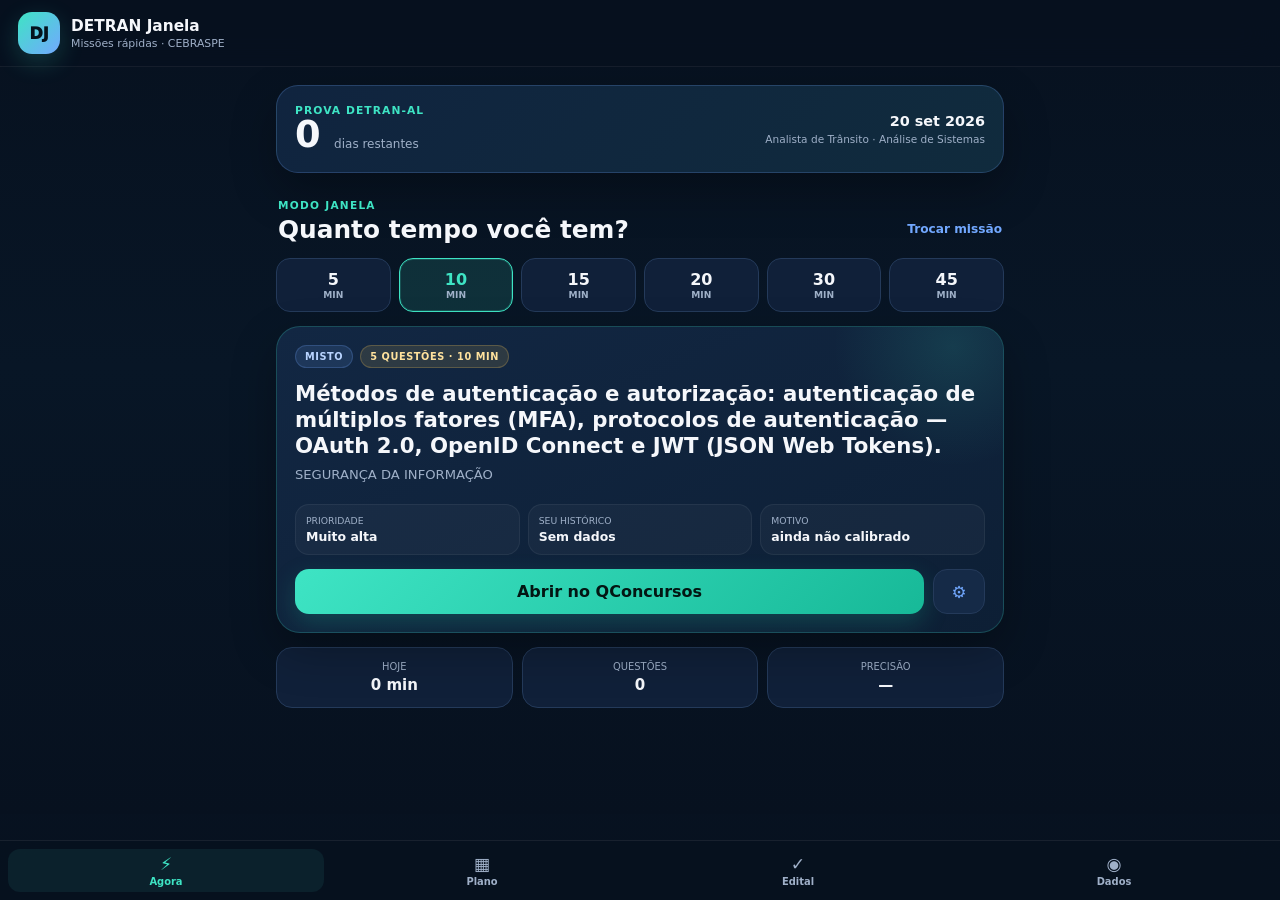
==== index.html @ 75120b34 "Publica primeira versão do DETRAN Janela Mobile" ====
<!doctype html>
<html lang="pt-BR">
<head>
  <meta charset="utf-8">
  <meta name="viewport" content="width=device-width,initial-scale=1,viewport-fit=cover">
  <meta name="theme-color" content="#07111f">
  <meta name="apple-mobile-web-app-capable" content="yes">
  <meta name="apple-mobile-web-app-status-bar-style" content="black-translucent">
  <meta name="apple-mobile-web-app-title" content="DETRAN Janela">
  <title>DETRAN Janela</title>
  <link rel="manifest" href="manifest.webmanifest">
  <link rel="icon" href="assets/icon-192.png">
  <link rel="apple-touch-icon" href="assets/icon-192.png">
  <link rel="stylesheet" href="assets/app.css">
</head>
<body>
  <div id="app-shell">
    <header class="topbar">
      <div class="brand">
        <div class="brand-mark">DJ</div>
        <div>
          <strong>DETRAN Janela</strong>
          <span>Missões rápidas · CEBRASPE</span>
        </div>
      </div>
      <button id="install-btn" class="icon-btn hidden" aria-label="Instalar aplicativo" title="Instalar aplicativo">⇩</button>
    </header>

    <main>
      <section id="screen-now" class="screen active" data-screen="now">
        <div class="countdown-card">
          <div>
            <span>PROVA DETRAN-AL</span>
            <strong id="days-left">—</strong>
            <small>dias restantes</small>
          </div>
          <div class="countdown-meta">
            <b>20 set 2026</b>
            <span>Analista de Trânsito · Análise de Sistemas</span>
          </div>
        </div>

        <div class="section-heading">
          <div>
            <span class="eyebrow">MODO JANELA</span>
            <h1>Quanto tempo você tem?</h1>
          </div>
          <button id="refresh-mission" class="text-btn">Trocar missão</button>
        </div>

        <div id="time-options" class="time-grid" aria-label="Tempo disponível">
          <button data-minutes="5">5<small>min</small></button>
          <button data-minutes="10" class="selected">10<small>min</small></button>
          <button data-minutes="15">15<small>min</small></button>
          <button data-minutes="20">20<small>min</small></button>
          <button data-minutes="30">30<small>min</small></button>
          <button data-minutes="45">45<small>min</small></button>
        </div>

        <article id="mission-card" class="mission-card" aria-live="polite">
          <div class="mission-loading">Preparando a melhor missão...</div>
        </article>

        <div id="pending-session" class="pending-card hidden">
          <div>
            <strong>Você abriu uma missão no QConcursos</strong>
            <span>Registre o resultado para atualizar o próximo foco.</span>
          </div>
          <button id="finish-pending" class="btn secondary">Registrar</button>
        </div>

        <section class="quick-summary">
          <div><span>Hoje</span><strong id="today-minutes">0 min</strong></div>
          <div><span>Questões</span><strong id="today-questions">0</strong></div>
          <div><span>Precisão</span><strong id="overall-accuracy">—</strong></div>
        </section>
      </section>

      <section id="screen-plan" class="screen" data-screen="plan">
        <div class="page-title">
          <span class="eyebrow">ROTA DO DIA</span>
          <h1>Plano matador móvel</h1>
          <p>O plano usa peso do edital, revisões vencidas e seu desempenho registrado no celular.</p>
        </div>
        <div class="plan-controls">
          <label>Tempo disponível hoje
            <select id="daily-budget">
              <option value="20">20 minutos</option>
              <option value="30">30 minutos</option>
              <option value="45">45 minutos</option>
              <option value="60" selected>60 minutos</option>
              <option value="90">90 minutos</option>
              <option value="120">120 minutos</option>
            </select>
          </label>
          <button id="rebuild-plan" class="btn secondary">Recalcular</button>
        </div>
        <div id="daily-plan" class="plan-list"></div>
      </section>

      <section id="screen-syllabus" class="screen" data-screen="syllabus">
        <div class="page-title">
          <span class="eyebrow">EDITAL INTELIGENTE</span>
          <h1>Conteúdo programático</h1>
          <p>Atualidades fica separada e não entra nas missões objetivas.</p>
        </div>
        <div class="search-box">
          <input id="syllabus-search" type="search" placeholder="Buscar disciplina, assunto ou subassunto...">
        </div>
        <div class="filter-row">
          <button class="filter-chip active" data-filter="all">Todos</button>
          <button class="filter-chip" data-filter="priority">Alta prioridade</button>
          <button class="filter-chip" data-filter="weak">Fraquezas</button>
          <button class="filter-chip" data-filter="review">Revisões</button>
        </div>
        <div id="syllabus-list" class="syllabus-list"></div>
      </section>

      <section id="screen-data" class="screen" data-screen="data">
        <div class="page-title">
          <span class="eyebrow">CONTROLE LOCAL</span>
          <h1>Dados e configuração</h1>
          <p>Nenhuma credencial do QConcursos é armazenada.</p>
        </div>

        <div id="stats-panel" class="stats-grid"></div>

        <div class="settings-card">
          <h2>Preferências</h2>
          <label>Modo padrão
            <select id="default-mode">
              <option value="auto">Automático inteligente</option>
              <option value="new">Conteúdo novo</option>
              <option value="review">Revisão e erros</option>
              <option value="mixed">Misto</option>
            </select>
          </label>
          <label class="toggle-line"><input id="comments-only" type="checkbox" checked><span>Priorizar questões com comentários</span></label>
          <label class="toggle-line"><input id="exclude-resolved" type="checkbox"><span>Preferir não resolvidas no QConcursos</span></label>
          <label>Meta diária no celular
            <select id="daily-goal">
              <option value="15">15 min</option>
              <option value="30" selected>30 min</option>
              <option value="45">45 min</option>
              <option value="60">60 min</option>
            </select>
          </label>
          <button id="save-settings" class="btn primary full">Salvar preferências</button>
        </div>

        <div class="settings-card">
          <h2>Filtros do QConcursos</h2>
          <p class="muted">O aplicativo já abre uma busca com CEBRASPE, Certo/Errado e exclusão de anuladas/desatualizadas. Para precisão máxima, cole depois o endereço de um filtro salvo do QC em cada assunto.</p>
          <button id="manage-routes" class="btn secondary full">Gerenciar filtros salvos</button>
        </div>

        <div class="settings-card">
          <h2>Backup e futura integração</h2>
          <p class="muted">O arquivo exportado poderá ser importado no sistema do computador quando fizermos a integração.</p>
          <div class="button-pair">
            <button id="export-data" class="btn secondary">Exportar JSON</button>
            <label class="btn secondary file-label">Importar JSON<input id="import-data" type="file" accept="application/json"></label>
          </div>
          <button id="reset-data" class="danger-link">Apagar dados deste celular</button>
        </div>
      </section>
    </main>

    <nav class="bottom-nav" aria-label="Navegação principal">
      <button class="active" data-target="now"><span>⚡</span>Agora</button>
      <button data-target="plan"><span>▦</span>Plano</button>
      <button data-target="syllabus"><span>✓</span>Edital</button>
      <button data-target="data"><span>◉</span>Dados</button>
    </nav>
  </div>

  <div id="modal" class="modal hidden" role="dialog" aria-modal="true">
    <div class="modal-backdrop" data-close-modal></div>
    <div class="modal-sheet">
      <div class="modal-handle"></div>
      <div id="modal-content"></div>
    </div>
  </div>

  <div id="toast" class="toast hidden"></div>

  <script src="data/edital.js"></script>
  <script src="assets/app.js"></script>
</body>
</html>
---- assets/app.css ----
:root{
  --bg:#07111f;--bg2:#0b1728;--surface:#102039;--surface2:#152a47;--line:#243a5a;
  --text:#f5f7fb;--muted:#9fb0c8;--primary:#3ee4c4;--primary2:#17b998;--accent:#72a8ff;
  --warn:#ffc857;--danger:#ff6b7a;--good:#43d786;--shadow:0 18px 45px rgba(0,0,0,.28);
  font-family:Inter,ui-sans-serif,system-ui,-apple-system,"Segoe UI",sans-serif;color-scheme:dark;
}
*{box-sizing:border-box}html,body{margin:0;min-height:100%;background:linear-gradient(180deg,var(--bg),#081626 45%,#07111f);color:var(--text)}
body{padding-bottom:calc(78px + env(safe-area-inset-bottom));-webkit-tap-highlight-color:transparent}button,input,select{font:inherit}button{cursor:pointer}
.hidden{display:none!important}.topbar{position:sticky;top:0;z-index:20;display:flex;align-items:center;justify-content:space-between;padding:calc(12px + env(safe-area-inset-top)) 18px 12px;background:rgba(7,17,31,.88);backdrop-filter:blur(18px);border-bottom:1px solid rgba(255,255,255,.06)}
.brand{display:flex;align-items:center;gap:11px}.brand-mark{width:42px;height:42px;border-radius:14px;display:grid;place-items:center;background:linear-gradient(135deg,var(--primary),var(--accent));color:#04121d;font-weight:950;box-shadow:0 8px 24px rgba(62,228,196,.2)}
.brand strong{display:block;font-size:.96rem}.brand span{display:block;margin-top:2px;color:var(--muted);font-size:.68rem}.icon-btn{width:40px;height:40px;border-radius:13px;border:1px solid var(--line);background:var(--surface);color:var(--text);font-size:1.25rem}
main{width:min(760px,100%);margin:auto}.screen{display:none;padding:18px 16px 28px}.screen.active{display:block}.countdown-card{display:flex;justify-content:space-between;gap:16px;padding:18px;border-radius:22px;background:linear-gradient(135deg,#10243f,#102b3d);border:1px solid rgba(114,168,255,.22);box-shadow:var(--shadow)}
.countdown-card>div:first-child{display:grid;grid-template-columns:auto auto;column-gap:8px;align-items:end}.countdown-card span{grid-column:1/-1;color:var(--primary);font-size:.67rem;font-weight:900;letter-spacing:.1em}.countdown-card strong{font-size:2.3rem;line-height:1}.countdown-card small{color:var(--muted);font-size:.75rem;padding-bottom:3px}.countdown-meta{text-align:right;display:flex;flex-direction:column;justify-content:center}.countdown-meta b{font-size:.9rem}.countdown-meta span{margin-top:4px;color:var(--muted);font-size:.66rem;letter-spacing:0;font-weight:500}
.section-heading,.page-title{margin:26px 2px 14px}.section-heading{display:flex;justify-content:space-between;align-items:end;gap:12px}.eyebrow{display:block;color:var(--primary);font-size:.66rem;font-weight:900;letter-spacing:.12em}.section-heading h1,.page-title h1{margin:5px 0 0;font-size:1.55rem;line-height:1.15}.page-title p{margin:8px 0 0;color:var(--muted);font-size:.86rem;line-height:1.5}.text-btn{border:0;background:transparent;color:var(--accent);font-size:.76rem;font-weight:800;padding:8px 0}
.time-grid{display:grid;grid-template-columns:repeat(6,1fr);gap:8px;margin-bottom:14px}.time-grid button{min-width:0;padding:11px 4px;border-radius:14px;border:1px solid var(--line);background:var(--surface);color:var(--text);font-weight:900}.time-grid button small{display:block;margin-top:1px;color:var(--muted);font-size:.57rem;text-transform:uppercase}.time-grid button.selected{border-color:var(--primary);background:rgba(62,228,196,.13);color:var(--primary);box-shadow:inset 0 0 0 1px rgba(62,228,196,.2)}
.mission-card{position:relative;overflow:hidden;border-radius:24px;background:linear-gradient(155deg,#122743,#0d1f35);border:1px solid rgba(62,228,196,.22);box-shadow:var(--shadow)}.mission-card:before{content:"";position:absolute;right:-80px;top:-110px;width:260px;height:260px;border-radius:50%;background:radial-gradient(circle,rgba(62,228,196,.13),transparent 65%)}.mission-loading{padding:38px 20px;color:var(--muted);text-align:center}.mission-head{position:relative;padding:18px 18px 10px}.mission-badges{display:flex;gap:7px;flex-wrap:wrap}.badge{display:inline-flex;padding:5px 9px;border-radius:999px;font-size:.61rem;font-weight:900;letter-spacing:.06em;text-transform:uppercase;background:rgba(114,168,255,.13);color:#b9d4ff;border:1px solid rgba(114,168,255,.22)}.badge.priority{background:rgba(255,200,87,.12);color:#ffe29d;border-color:rgba(255,200,87,.22)}.mission-head h2{margin:13px 0 6px;font-size:1.33rem;line-height:1.22}.mission-head p{margin:0;color:var(--muted);font-size:.82rem;line-height:1.45}.mission-reason{display:grid;grid-template-columns:repeat(3,1fr);gap:8px;padding:10px 18px 14px}.mission-reason div{padding:10px;border-radius:14px;background:rgba(255,255,255,.035);border:1px solid rgba(255,255,255,.055)}.mission-reason span{display:block;color:var(--muted);font-size:.58rem;text-transform:uppercase}.mission-reason strong{display:block;margin-top:3px;font-size:.78rem}.mission-actions{display:grid;grid-template-columns:1fr auto;gap:9px;padding:0 18px 18px}.btn{border:0;border-radius:14px;padding:13px 15px;font-weight:850;color:var(--text)}.btn.primary{background:linear-gradient(135deg,var(--primary),var(--primary2));color:#031613;box-shadow:0 9px 24px rgba(23,185,152,.24)}.btn.secondary{background:var(--surface2);border:1px solid var(--line)}.btn.full{width:100%}.btn.small{padding:9px 11px;font-size:.74rem}.mission-link-btn{min-width:52px;background:var(--surface2);border:1px solid var(--line);border-radius:14px;color:var(--accent);font-size:1.05rem}.pending-card{display:flex;align-items:center;justify-content:space-between;gap:10px;margin-top:14px;padding:14px;border-radius:17px;background:rgba(255,200,87,.08);border:1px solid rgba(255,200,87,.22)}.pending-card strong{display:block;font-size:.82rem}.pending-card span{display:block;margin-top:3px;color:var(--muted);font-size:.68rem}.pending-card .btn{padding:9px 12px;font-size:.72rem}
.quick-summary{display:grid;grid-template-columns:repeat(3,1fr);gap:9px;margin-top:14px}.quick-summary div{padding:13px;border-radius:16px;background:var(--surface);border:1px solid var(--line);text-align:center}.quick-summary span{display:block;color:var(--muted);font-size:.62rem;text-transform:uppercase}.quick-summary strong{display:block;margin-top:4px;font-size:.94rem}
.plan-controls{display:flex;align-items:end;gap:10px;padding:14px;border-radius:18px;background:var(--surface);border:1px solid var(--line);margin-bottom:14px}.plan-controls label{flex:1;color:var(--muted);font-size:.72rem}.plan-controls select,.settings-card select{width:100%;margin-top:6px;padding:12px;border-radius:12px;border:1px solid var(--line);background:var(--bg2);color:var(--text)}.plan-list{display:flex;flex-direction:column;gap:10px}.plan-item{display:grid;grid-template-columns:44px 1fr auto;gap:12px;align-items:center;padding:14px;border-radius:17px;background:var(--surface);border:1px solid var(--line)}.plan-order{width:42px;height:42px;border-radius:14px;display:grid;place-items:center;background:rgba(62,228,196,.12);color:var(--primary);font-weight:950}.plan-item h3{margin:0;font-size:.9rem}.plan-item p{margin:4px 0 0;color:var(--muted);font-size:.7rem;line-height:1.4}.plan-item button{border:0;background:transparent;color:var(--accent);font-weight:850;font-size:.72rem}
.search-box input{width:100%;padding:14px 15px;border-radius:15px;border:1px solid var(--line);background:var(--surface);color:var(--text);outline:none}.search-box input:focus{border-color:var(--primary)}.filter-row{display:flex;gap:7px;overflow:auto;padding:12px 0 10px}.filter-chip{white-space:nowrap;border:1px solid var(--line);background:var(--surface);color:var(--muted);padding:8px 11px;border-radius:999px;font-size:.7rem;font-weight:800}.filter-chip.active{color:var(--primary);border-color:var(--primary);background:rgba(62,228,196,.09)}.syllabus-list{display:flex;flex-direction:column;gap:10px}.syllabus-block{border:1px solid var(--line);border-radius:18px;background:var(--surface);overflow:hidden}.syllabus-block summary{list-style:none;padding:14px 15px;display:flex;justify-content:space-between;gap:10px;align-items:center;cursor:pointer}.syllabus-block summary::-webkit-details-marker{display:none}.syllabus-block summary strong{font-size:.82rem}.syllabus-block summary span{font-size:.65rem;color:var(--muted)}.syllabus-items{border-top:1px solid var(--line);padding:7px}.syllabus-topic{display:flex;justify-content:space-between;gap:10px;padding:10px;border-radius:12px}.syllabus-topic:hover{background:rgba(255,255,255,.035)}.syllabus-topic div{min-width:0}.syllabus-topic strong{display:block;font-size:.74rem;line-height:1.35}.syllabus-topic span{display:block;margin-top:4px;color:var(--muted);font-size:.62rem}.syllabus-topic button{flex:0 0 auto;border:1px solid var(--line);background:var(--surface2);color:var(--accent);border-radius:10px;padding:8px;font-size:.65rem}.priority-dots{display:inline-flex;gap:2px!important}.priority-dots i{width:5px;height:5px;border-radius:50%;background:var(--line)}.priority-dots i.on{background:var(--warn)}
.stats-grid{display:grid;grid-template-columns:repeat(2,1fr);gap:10px;margin-bottom:14px}.stat-card{padding:16px;border-radius:18px;background:var(--surface);border:1px solid var(--line)}.stat-card span{display:block;color:var(--muted);font-size:.67rem}.stat-card strong{display:block;margin-top:6px;font-size:1.35rem}.settings-card{margin-bottom:14px;padding:16px;border-radius:20px;background:var(--surface);border:1px solid var(--line)}.settings-card h2{margin:0 0 12px;font-size:1rem}.settings-card>label{display:block;margin-bottom:14px;color:var(--muted);font-size:.74rem}.toggle-line{display:flex!important;align-items:center;gap:10px}.toggle-line input{width:20px;height:20px;accent-color:var(--primary)}.muted{color:var(--muted);font-size:.78rem;line-height:1.55}.button-pair{display:grid;grid-template-columns:1fr 1fr;gap:9px}.file-label{text-align:center}.file-label input{display:none}.danger-link{display:block;margin:15px auto 0;border:0;background:transparent;color:var(--danger);font-size:.73rem}
.bottom-nav{position:fixed;z-index:30;left:0;right:0;bottom:0;display:grid;grid-template-columns:repeat(4,1fr);padding:8px 8px calc(8px + env(safe-area-inset-bottom));background:rgba(7,17,31,.94);backdrop-filter:blur(20px);border-top:1px solid rgba(255,255,255,.07)}.bottom-nav button{border:0;background:transparent;color:var(--muted);padding:5px;border-radius:12px;font-size:.62rem;font-weight:750}.bottom-nav button span{display:block;margin-bottom:2px;font-size:1.08rem}.bottom-nav button.active{color:var(--primary);background:rgba(62,228,196,.08)}
.modal{position:fixed;inset:0;z-index:100;display:flex;align-items:flex-end}.modal-backdrop{position:absolute;inset:0;background:rgba(0,0,0,.65);backdrop-filter:blur(6px)}.modal-sheet{position:relative;width:100%;max-height:88vh;overflow:auto;padding:8px 16px calc(22px + env(safe-area-inset-bottom));border-radius:24px 24px 0 0;background:var(--bg2);border-top:1px solid var(--line);box-shadow:0 -20px 60px rgba(0,0,0,.4)}.modal-handle{width:42px;height:4px;border-radius:5px;background:#39516f;margin:3px auto 15px}.modal-title{margin:0 0 6px;font-size:1.2rem}.modal-subtitle{margin:0 0 16px;color:var(--muted);font-size:.78rem;line-height:1.5}.form-grid{display:grid;grid-template-columns:repeat(3,1fr);gap:9px}.form-field{display:block;color:var(--muted);font-size:.68rem}.form-field input,.form-field select,.route-editor input{width:100%;margin-top:6px;padding:12px;border-radius:12px;border:1px solid var(--line);background:var(--surface);color:var(--text)}.confidence-grid{display:grid;grid-template-columns:repeat(2,1fr);gap:8px;margin:12px 0}.confidence-grid button{padding:10px;border-radius:12px;border:1px solid var(--line);background:var(--surface);color:var(--muted);font-size:.7rem;font-weight:800}.confidence-grid button.selected{border-color:var(--primary);color:var(--primary);background:rgba(62,228,196,.09)}.modal-actions{display:grid;grid-template-columns:1fr 2fr;gap:9px;margin-top:14px}.route-list{display:flex;flex-direction:column;gap:9px}.route-row{padding:12px;border-radius:14px;background:var(--surface);border:1px solid var(--line)}.route-row strong{display:block;font-size:.78rem}.route-row span{display:block;margin-top:3px;color:var(--muted);font-size:.65rem}.route-row button{margin-top:8px}.route-editor{margin-top:12px}.toast{position:fixed;z-index:200;left:50%;bottom:calc(86px + env(safe-area-inset-bottom));transform:translateX(-50%);width:calc(100% - 32px);max-width:500px;padding:12px 14px;border-radius:14px;background:#1a3150;border:1px solid var(--line);box-shadow:var(--shadow);font-size:.75rem;text-align:center}
@media(max-width:520px){.time-grid{grid-template-columns:repeat(3,1fr)}.mission-reason{grid-template-columns:1fr}.mission-actions{grid-template-columns:1fr 52px}.countdown-card{flex-direction:column}.countdown-meta{text-align:left}.plan-controls{align-items:stretch;flex-direction:column}.plan-controls .btn{width:100%}.form-grid{grid-template-columns:repeat(2,1fr)}}
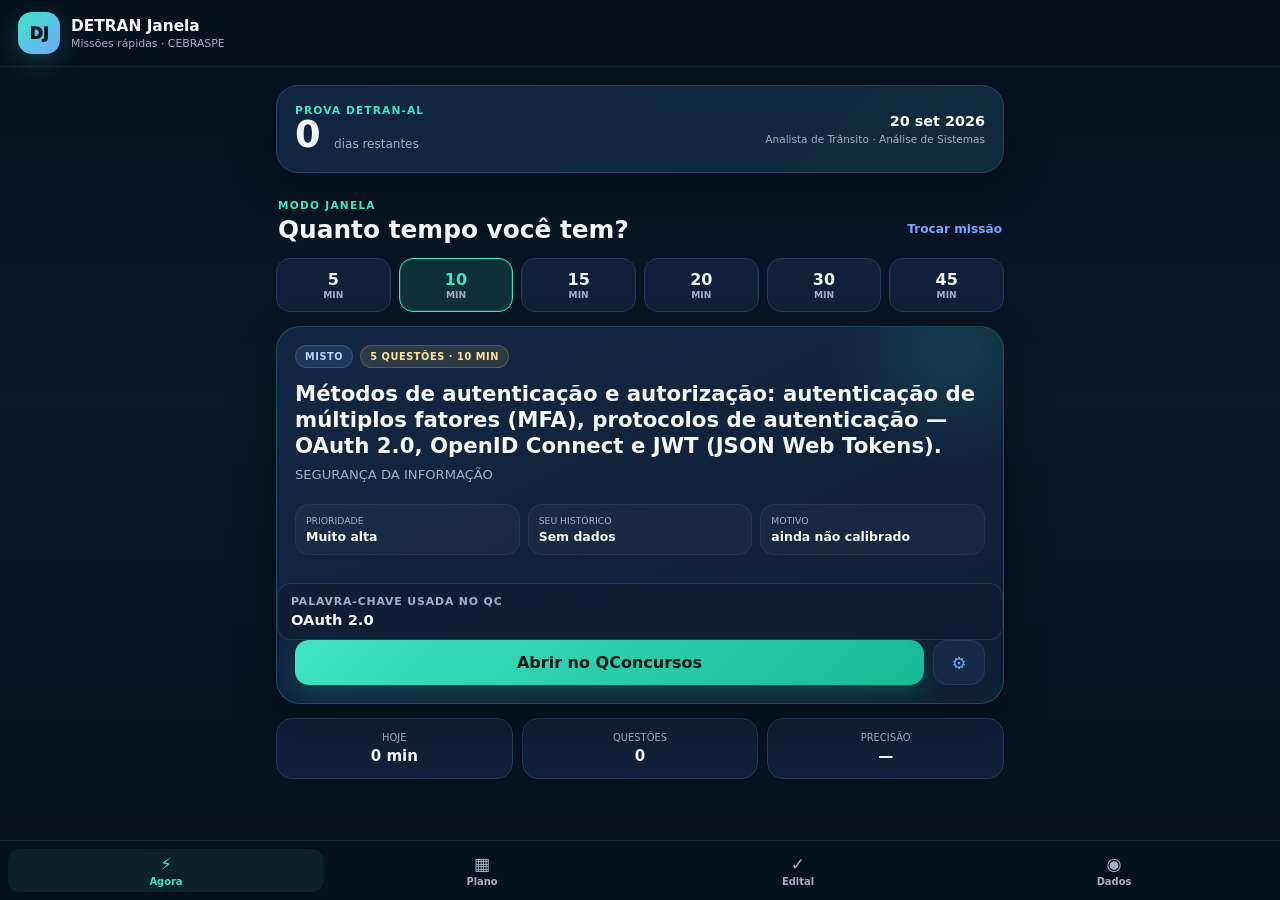
==== commit d61f1efc: "Edição do filtro de pesquisa" ====
--- a/index.html
+++ b/index.html
@@ -184,7 +184,7 @@
 
   <div id="toast" class="toast hidden"></div>
 
-  <script src="data/edital.js"></script>
-  <script src="assets/app.js"></script>
+  <script src="data/edital.js?v=0.1.2"></script>
+  <script src="assets/app.js?v=0.1.2"></script>
 </body>
 </html>
--- a/assets/app.css
+++ b/assets/app.css
@@ -21,3 +21,6 @@
 .bottom-nav{position:fixed;z-index:30;left:0;right:0;bottom:0;display:grid;grid-template-columns:repeat(4,1fr);padding:8px 8px calc(8px + env(safe-area-inset-bottom));background:rgba(7,17,31,.94);backdrop-filter:blur(20px);border-top:1px solid rgba(255,255,255,.07)}.bottom-nav button{border:0;background:transparent;color:var(--muted);padding:5px;border-radius:12px;font-size:.62rem;font-weight:750}.bottom-nav button span{display:block;margin-bottom:2px;font-size:1.08rem}.bottom-nav button.active{color:var(--primary);background:rgba(62,228,196,.08)}
 .modal{position:fixed;inset:0;z-index:100;display:flex;align-items:flex-end}.modal-backdrop{position:absolute;inset:0;background:rgba(0,0,0,.65);backdrop-filter:blur(6px)}.modal-sheet{position:relative;width:100%;max-height:88vh;overflow:auto;padding:8px 16px calc(22px + env(safe-area-inset-bottom));border-radius:24px 24px 0 0;background:var(--bg2);border-top:1px solid var(--line);box-shadow:0 -20px 60px rgba(0,0,0,.4)}.modal-handle{width:42px;height:4px;border-radius:5px;background:#39516f;margin:3px auto 15px}.modal-title{margin:0 0 6px;font-size:1.2rem}.modal-subtitle{margin:0 0 16px;color:var(--muted);font-size:.78rem;line-height:1.5}.form-grid{display:grid;grid-template-columns:repeat(3,1fr);gap:9px}.form-field{display:block;color:var(--muted);font-size:.68rem}.form-field input,.form-field select,.route-editor input{width:100%;margin-top:6px;padding:12px;border-radius:12px;border:1px solid var(--line);background:var(--surface);color:var(--text)}.confidence-grid{display:grid;grid-template-columns:repeat(2,1fr);gap:8px;margin:12px 0}.confidence-grid button{padding:10px;border-radius:12px;border:1px solid var(--line);background:var(--surface);color:var(--muted);font-size:.7rem;font-weight:800}.confidence-grid button.selected{border-color:var(--primary);color:var(--primary);background:rgba(62,228,196,.09)}.modal-actions{display:grid;grid-template-columns:1fr 2fr;gap:9px;margin-top:14px}.route-list{display:flex;flex-direction:column;gap:9px}.route-row{padding:12px;border-radius:14px;background:var(--surface);border:1px solid var(--line)}.route-row strong{display:block;font-size:.78rem}.route-row span{display:block;margin-top:3px;color:var(--muted);font-size:.65rem}.route-row button{margin-top:8px}.route-editor{margin-top:12px}.toast{position:fixed;z-index:200;left:50%;bottom:calc(86px + env(safe-area-inset-bottom));transform:translateX(-50%);width:calc(100% - 32px);max-width:500px;padding:12px 14px;border-radius:14px;background:#1a3150;border:1px solid var(--line);box-shadow:var(--shadow);font-size:.75rem;text-align:center}
 @media(max-width:520px){.time-grid{grid-template-columns:repeat(3,1fr)}.mission-reason{grid-template-columns:1fr}.mission-actions{grid-template-columns:1fr 52px}.countdown-card{flex-direction:column}.countdown-meta{text-align:left}.plan-controls{align-items:stretch;flex-direction:column}.plan-controls .btn{width:100%}.form-grid{grid-template-columns:repeat(2,1fr)}}
+
+/* v0.1.2 — palavras-chave enxutas */
+.mission-keyword{margin:14px 0 0;padding:11px 13px;border:1px solid rgba(148,163,184,.18);border-radius:14px;background:rgba(15,23,42,.38);display:flex;flex-direction:column;gap:3px}.mission-keyword span{font-size:.68rem;text-transform:uppercase;letter-spacing:.08em;color:var(--muted);font-weight:800}.mission-keyword strong{font-size:.92rem;color:var(--text)}.route-help{display:block;margin-top:6px;color:var(--muted);line-height:1.45}
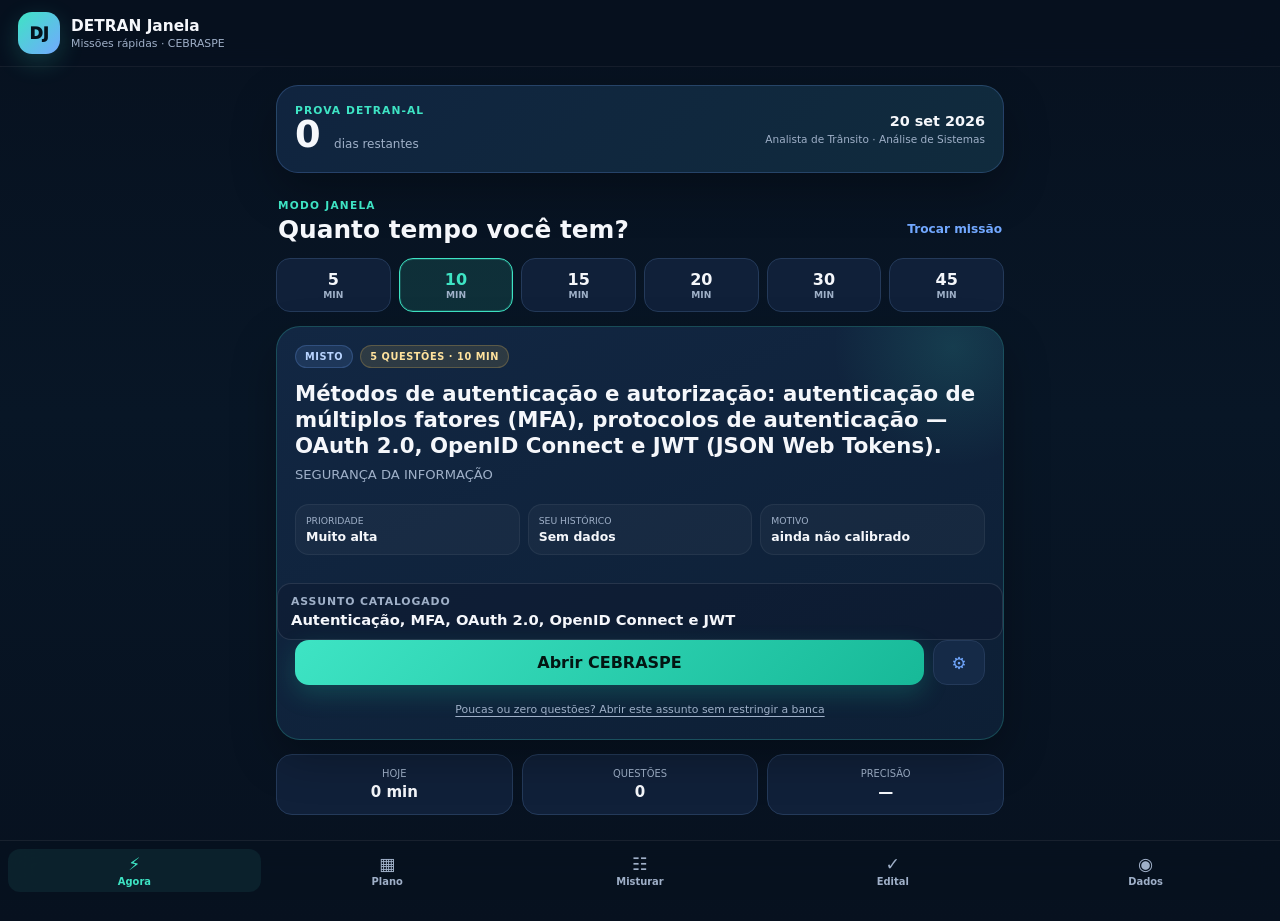
==== commit 2dde7b5f: "Melhora sistema de busca" ====
--- a/index.html
+++ b/index.html
@@ -98,6 +98,47 @@
         <div id="daily-plan" class="plan-list"></div>
       </section>
 
+      <section id="screen-mix" class="screen" data-screen="mix">
+        <div class="page-title">
+          <span class="eyebrow">SESSÃO PERSONALIZADA</span>
+          <h1>Misturar conteúdos</h1>
+          <p>Escolha várias disciplinas ou assuntos. O aplicativo monta uma fila equilibrada com filtros catalogados do QConcursos.</p>
+        </div>
+
+        <div id="mix-runner" class="mix-runner hidden"></div>
+
+        <div id="mix-builder">
+          <div class="mix-controls-card">
+            <label>Quantidade total
+              <select id="mix-question-count">
+                <option value="10">10 questões</option>
+                <option value="20" selected>20 questões</option>
+                <option value="30">30 questões</option>
+                <option value="40">40 questões</option>
+                <option value="60">60 questões</option>
+              </select>
+            </label>
+            <label>Distribuição
+              <select id="mix-strategy">
+                <option value="balanced" selected>Equilibrada entre os assuntos</option>
+                <option value="priority">Mais peso para conhecimentos específicos</option>
+              </select>
+            </label>
+          </div>
+
+          <div class="mix-selection-summary">
+            <div><span>Selecionados</span><strong id="mix-selected-count">0</strong></div>
+            <button id="mix-clear" class="text-btn">Limpar</button>
+          </div>
+
+          <div class="search-box">
+            <input id="mix-search" type="search" placeholder="Buscar COBIT, LGPD, crase, TCP/IP...">
+          </div>
+          <div id="mix-catalog" class="mix-catalog"></div>
+          <button id="start-mix" class="btn primary full mix-start" disabled>Montar sessão misturada</button>
+        </div>
+      </section>
+
       <section id="screen-syllabus" class="screen" data-screen="syllabus">
         <div class="page-title">
           <span class="eyebrow">EDITAL INTELIGENTE</span>
@@ -135,7 +176,7 @@
               <option value="mixed">Misto</option>
             </select>
           </label>
-          <label class="toggle-line"><input id="comments-only" type="checkbox" checked><span>Priorizar questões com comentários</span></label>
+          <label class="toggle-line"><input id="comments-only" type="checkbox"><span>Somente questões com comentários (pode reduzir resultados)</span></label>
           <label class="toggle-line"><input id="exclude-resolved" type="checkbox"><span>Preferir não resolvidas no QConcursos</span></label>
           <label>Meta diária no celular
             <select id="daily-goal">
@@ -149,9 +190,9 @@
         </div>
 
         <div class="settings-card">
-          <h2>Filtros do QConcursos</h2>
-          <p class="muted">O aplicativo já abre uma busca com CEBRASPE, Certo/Errado e exclusão de anuladas/desatualizadas. Para precisão máxima, cole depois o endereço de um filtro salvo do QC em cada assunto.</p>
-          <button id="manage-routes" class="btn secondary full">Gerenciar filtros salvos</button>
+          <h2>Catálogo QConcursos</h2>
+          <p class="muted">O aplicativo possui rotas catalogadas por assunto do edital. Filtros personalizados continuam disponíveis apenas como substituição opcional.</p>
+          <button id="manage-routes" class="btn secondary full">Gerenciar substituições manuais</button>
         </div>
 
         <div class="settings-card">
@@ -169,6 +210,7 @@
     <nav class="bottom-nav" aria-label="Navegação principal">
       <button class="active" data-target="now"><span>⚡</span>Agora</button>
       <button data-target="plan"><span>▦</span>Plano</button>
+      <button data-target="mix"><span>☷</span>Misturar</button>
       <button data-target="syllabus"><span>✓</span>Edital</button>
       <button data-target="data"><span>◉</span>Dados</button>
     </nav>
@@ -184,7 +226,8 @@
 
   <div id="toast" class="toast hidden"></div>
 
-  <script src="data/edital.js?v=0.1.2"></script>
-  <script src="assets/app.js?v=0.1.2"></script>
+  <script src="data/edital.js?v=0.2.0"></script>
+  <script src="data/qc-catalog.js?v=0.2.0"></script>
+  <script src="assets/app.js?v=0.2.0"></script>
 </body>
 </html>
--- a/assets/app.css
+++ b/assets/app.css
@@ -24,3 +24,32 @@
 
 /* v0.1.2 — palavras-chave enxutas */
 .mission-keyword{margin:14px 0 0;padding:11px 13px;border:1px solid rgba(148,163,184,.18);border-radius:14px;background:rgba(15,23,42,.38);display:flex;flex-direction:column;gap:3px}.mission-keyword span{font-size:.68rem;text-transform:uppercase;letter-spacing:.08em;color:var(--muted);font-weight:800}.mission-keyword strong{font-size:.92rem;color:var(--text)}.route-help{display:block;margin-top:6px;color:var(--muted);line-height:1.45}
+
+/* ===== v0.2.0 · catálogo QC e sessões misturadas ===== */
+.bottom-nav{grid-template-columns:repeat(5,1fr)}
+.catalog-route small{display:block;margin-top:5px;color:var(--muted);font-size:.68rem;line-height:1.4}
+.btn:disabled{opacity:.45;cursor:not-allowed;box-shadow:none!important}
+.mix-controls-card{display:grid;grid-template-columns:1fr 1fr;gap:10px;padding:14px;border-radius:18px;background:var(--surface);border:1px solid var(--line)}
+.mix-controls-card label{color:var(--muted);font-size:.7rem}
+.mix-controls-card select{width:100%;margin-top:6px;padding:12px;border-radius:12px;border:1px solid var(--line);background:var(--bg2);color:var(--text)}
+.mix-selection-summary{display:flex;align-items:center;justify-content:space-between;margin:12px 0;padding:12px 14px;border-radius:16px;background:rgba(62,228,196,.07);border:1px solid rgba(62,228,196,.18)}
+.mix-selection-summary div{display:flex;align-items:baseline;gap:8px}.mix-selection-summary span{color:var(--muted);font-size:.68rem;text-transform:uppercase}.mix-selection-summary strong{font-size:1.15rem;color:var(--primary)}
+.mix-catalog{display:flex;flex-direction:column;gap:10px;margin:12px 0 86px}
+.mix-block{border:1px solid var(--line);border-radius:18px;background:var(--surface);overflow:hidden}
+.mix-block summary{list-style:none;display:flex;align-items:center;justify-content:space-between;gap:12px;padding:14px 15px;cursor:pointer}
+.mix-block summary::-webkit-details-marker{display:none}.mix-block summary>div strong{display:block;font-size:.8rem}.mix-block summary>div span{display:block;margin-top:3px;color:var(--muted);font-size:.64rem}
+.mix-block-check{display:flex;align-items:center;gap:6px;color:var(--muted);font-size:.65rem}.mix-block-check input{width:18px;height:18px;accent-color:var(--primary)}
+.mix-topic-list{padding:7px;border-top:1px solid var(--line)}
+.mix-topic{display:flex;align-items:flex-start;gap:10px;padding:11px;border-radius:13px;cursor:pointer}
+.mix-topic:hover,.mix-topic.selected{background:rgba(62,228,196,.06)}.mix-topic input{flex:0 0 auto;width:19px;height:19px;margin-top:1px;accent-color:var(--primary)}
+.mix-topic div{min-width:0}.mix-topic strong{display:block;font-size:.76rem;line-height:1.35}.mix-topic span{display:block;margin-top:4px;color:var(--muted);font-size:.62rem;text-transform:uppercase;letter-spacing:.05em}
+.mix-start{position:sticky;z-index:10;bottom:calc(76px + env(safe-area-inset-bottom));margin-top:-70px}
+.mix-runner{display:flex;flex-direction:column;gap:12px}.mix-progress{display:flex;align-items:center;justify-content:space-between;padding:12px 14px;border-radius:15px;background:var(--surface);border:1px solid var(--line)}.mix-progress span{color:var(--muted);font-size:.72rem}.mix-progress strong{color:var(--primary)}
+.mix-current-card{padding:18px;border-radius:22px;background:linear-gradient(150deg,#122743,#0d1f35);border:1px solid rgba(62,228,196,.22);box-shadow:var(--shadow)}
+.mix-current-card h2{margin:12px 0 7px;font-size:1.3rem}.mix-current-card p{margin:0;color:var(--muted);font-size:.82rem;line-height:1.55}.mix-current-card p strong{color:var(--text)}
+.mix-route-status{display:inline-flex;margin-top:14px;padding:6px 9px;border-radius:999px;background:rgba(62,228,196,.1);border:1px solid rgba(62,228,196,.18);color:var(--primary);font-size:.64rem;font-weight:850;text-transform:uppercase}
+.mix-run-actions{display:grid;grid-template-columns:1fr 1fr;gap:9px;margin-top:15px}
+.mix-queue{display:flex;flex-direction:column;gap:8px}.mix-queue-item{display:grid;grid-template-columns:36px 1fr;gap:10px;align-items:center;padding:11px 12px;border-radius:14px;background:var(--surface);border:1px solid var(--line);opacity:.68}.mix-queue-item>span{width:34px;height:34px;border-radius:11px;display:grid;place-items:center;background:var(--surface2);font-size:.72rem;font-weight:900}.mix-queue-item strong{display:block;font-size:.74rem}.mix-queue-item small{display:block;margin-top:3px;color:var(--muted);font-size:.63rem}.mix-queue-item.active{opacity:1;border-color:rgba(62,228,196,.45)}.mix-queue-item.done{opacity:.8}.mix-queue-item.done>span{background:rgba(62,228,196,.14);color:var(--primary)}
+.mix-finish{padding:24px 18px;border-radius:22px;background:var(--surface);border:1px solid var(--line);text-align:center}.mix-finish h2{margin:8px 0 6px}.mix-finish p{color:var(--muted);margin:0 0 16px}
+@media(max-width:520px){.mix-controls-card,.mix-run-actions{grid-template-columns:1fr}.bottom-nav button{font-size:.56rem}.bottom-nav button span{font-size:1rem}}
+.mission-broad-link{display:block;width:calc(100% - 36px);margin:-7px 18px 16px;padding:7px 0;border:0;background:transparent;color:var(--muted);font-size:.68rem;text-align:center;text-decoration:underline;text-underline-offset:3px}.mix-current-card .mission-broad-link{width:100%;margin:10px 0 0;color:#a9bdd5}
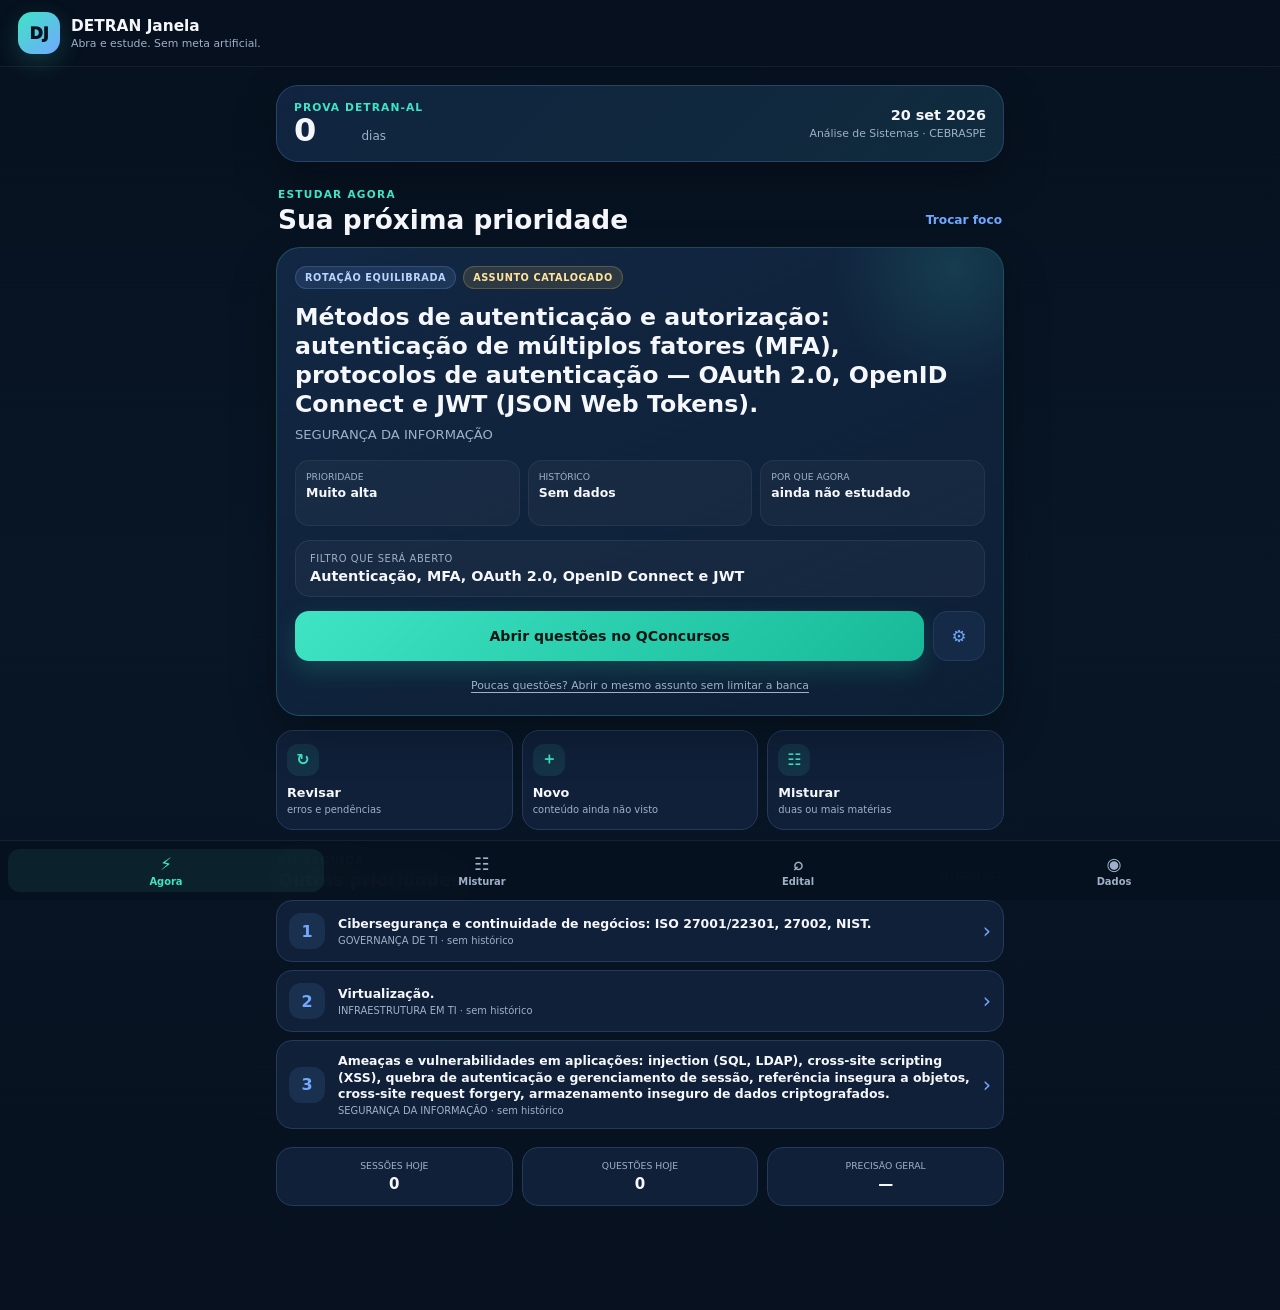
==== commit 26235a53: "Teste" ====
--- a/index.html
+++ b/index.html
@@ -11,7 +11,7 @@
   <link rel="manifest" href="manifest.webmanifest">
   <link rel="icon" href="assets/icon-192.png">
   <link rel="apple-touch-icon" href="assets/icon-192.png">
-  <link rel="stylesheet" href="assets/app.css">
+  <link rel="stylesheet" href="assets/app.css?v=0.3.0">
 </head>
 <body>
   <div id="app-shell">
@@ -20,7 +20,7 @@
         <div class="brand-mark">DJ</div>
         <div>
           <strong>DETRAN Janela</strong>
-          <span>Missões rápidas · CEBRASPE</span>
+          <span>Abra e estude. Sem meta artificial.</span>
         </div>
       </div>
       <button id="install-btn" class="icon-btn hidden" aria-label="Instalar aplicativo" title="Instalar aplicativo">⇩</button>
@@ -28,129 +28,73 @@
 
     <main>
       <section id="screen-now" class="screen active" data-screen="now">
-        <div class="countdown-card">
-          <div>
-            <span>PROVA DETRAN-AL</span>
-            <strong id="days-left">—</strong>
-            <small>dias restantes</small>
-          </div>
-          <div class="countdown-meta">
-            <b>20 set 2026</b>
-            <span>Analista de Trânsito · Análise de Sistemas</span>
-          </div>
+        <div class="countdown-card compact">
+          <div><span>PROVA DETRAN-AL</span><strong id="days-left">—</strong><small>dias</small></div>
+          <div class="countdown-meta"><b>20 set 2026</b><span>Análise de Sistemas · CEBRASPE</span></div>
         </div>
 
-        <div class="section-heading">
-          <div>
-            <span class="eyebrow">MODO JANELA</span>
-            <h1>Quanto tempo você tem?</h1>
-          </div>
-          <button id="refresh-mission" class="text-btn">Trocar missão</button>
-        </div>
-
-        <div id="time-options" class="time-grid" aria-label="Tempo disponível">
-          <button data-minutes="5">5<small>min</small></button>
-          <button data-minutes="10" class="selected">10<small>min</small></button>
-          <button data-minutes="15">15<small>min</small></button>
-          <button data-minutes="20">20<small>min</small></button>
-          <button data-minutes="30">30<small>min</small></button>
-          <button data-minutes="45">45<small>min</small></button>
+        <div class="section-heading practical-heading">
+          <div><span class="eyebrow">ESTUDAR AGORA</span><h1>Sua próxima prioridade</h1></div>
+          <button id="refresh-mission" class="text-btn">Trocar foco</button>
         </div>
 
         <article id="mission-card" class="mission-card" aria-live="polite">
-          <div class="mission-loading">Preparando a melhor missão...</div>
+          <div class="mission-loading">Calculando sua melhor prioridade...</div>
         </article>
 
         <div id="pending-session" class="pending-card hidden">
-          <div>
-            <strong>Você abriu uma missão no QConcursos</strong>
-            <span>Registre o resultado para atualizar o próximo foco.</span>
-          </div>
-          <button id="finish-pending" class="btn secondary">Registrar</button>
+          <div><strong>Janela em andamento</strong><span>Voltou do QConcursos? O registro é rápido e opcional.</span></div>
+          <button id="finish-pending" class="btn secondary">Finalizar</button>
         </div>
 
+        <div class="quick-actions" aria-label="Atalhos de estudo">
+          <button data-quick-mode="review"><span>↻</span><strong>Revisar</strong><small>erros e pendências</small></button>
+          <button data-quick-mode="new"><span>＋</span><strong>Novo</strong><small>conteúdo ainda não visto</small></button>
+          <button data-go-screen="mix"><span>☷</span><strong>Misturar</strong><small>duas ou mais matérias</small></button>
+        </div>
+
+        <section class="priority-queue-section">
+          <div class="subsection-head"><div><span class="eyebrow">EM SEGUIDA</span><h2>Outras prioridades</h2></div><button id="refresh-queue" class="text-btn">Atualizar</button></div>
+          <div id="priority-queue" class="priority-queue"></div>
+        </section>
+
         <section class="quick-summary">
-          <div><span>Hoje</span><strong id="today-minutes">0 min</strong></div>
-          <div><span>Questões</span><strong id="today-questions">0</strong></div>
-          <div><span>Precisão</span><strong id="overall-accuracy">—</strong></div>
+          <div><span>Sessões hoje</span><strong id="today-sessions">0</strong></div>
+          <div><span>Questões hoje</span><strong id="today-questions">0</strong></div>
+          <div><span>Precisão geral</span><strong id="overall-accuracy">—</strong></div>
         </section>
-      </section>
-
-      <section id="screen-plan" class="screen" data-screen="plan">
-        <div class="page-title">
-          <span class="eyebrow">ROTA DO DIA</span>
-          <h1>Plano matador móvel</h1>
-          <p>O plano usa peso do edital, revisões vencidas e seu desempenho registrado no celular.</p>
-        </div>
-        <div class="plan-controls">
-          <label>Tempo disponível hoje
-            <select id="daily-budget">
-              <option value="20">20 minutos</option>
-              <option value="30">30 minutos</option>
-              <option value="45">45 minutos</option>
-              <option value="60" selected>60 minutos</option>
-              <option value="90">90 minutos</option>
-              <option value="120">120 minutos</option>
-            </select>
-          </label>
-          <button id="rebuild-plan" class="btn secondary">Recalcular</button>
-        </div>
-        <div id="daily-plan" class="plan-list"></div>
       </section>
 
       <section id="screen-mix" class="screen" data-screen="mix">
         <div class="page-title">
-          <span class="eyebrow">SESSÃO PERSONALIZADA</span>
-          <h1>Misturar conteúdos</h1>
-          <p>Escolha várias disciplinas ou assuntos. O aplicativo monta uma fila equilibrada com filtros catalogados do QConcursos.</p>
+          <span class="eyebrow">ROTAÇÃO LIVRE</span>
+          <h1>Misture o que quiser</h1>
+          <p>Selecione disciplinas ou assuntos. Você alterna entre eles até sua janela de tempo acabar — sem quantidade e sem duração predefinidas.</p>
         </div>
 
         <div id="mix-runner" class="mix-runner hidden"></div>
 
         <div id="mix-builder">
-          <div class="mix-controls-card">
-            <label>Quantidade total
-              <select id="mix-question-count">
-                <option value="10">10 questões</option>
-                <option value="20" selected>20 questões</option>
-                <option value="30">30 questões</option>
-                <option value="40">40 questões</option>
-                <option value="60">60 questões</option>
-              </select>
-            </label>
-            <label>Distribuição
-              <select id="mix-strategy">
-                <option value="balanced" selected>Equilibrada entre os assuntos</option>
-                <option value="priority">Mais peso para conhecimentos específicos</option>
-              </select>
-            </label>
-          </div>
-
           <div class="mix-selection-summary">
             <div><span>Selecionados</span><strong id="mix-selected-count">0</strong></div>
             <button id="mix-clear" class="text-btn">Limpar</button>
           </div>
-
-          <div class="search-box">
-            <input id="mix-search" type="search" placeholder="Buscar COBIT, LGPD, crase, TCP/IP...">
-          </div>
+          <div class="search-box"><input id="mix-search" type="search" placeholder="Buscar COBIT, LGPD, crase, TCP/IP..."></div>
           <div id="mix-catalog" class="mix-catalog"></div>
-          <button id="start-mix" class="btn primary full mix-start" disabled>Montar sessão misturada</button>
+          <button id="start-mix" class="btn primary full mix-start" disabled>Iniciar rotação livre</button>
         </div>
       </section>
 
       <section id="screen-syllabus" class="screen" data-screen="syllabus">
         <div class="page-title">
           <span class="eyebrow">EDITAL INTELIGENTE</span>
-          <h1>Conteúdo programático</h1>
-          <p>Atualidades fica separada e não entra nas missões objetivas.</p>
+          <h1>Escolha diretamente</h1>
+          <p>Use esta tela quando quiser ignorar a recomendação automática e abrir um assunto específico.</p>
         </div>
-        <div class="search-box">
-          <input id="syllabus-search" type="search" placeholder="Buscar disciplina, assunto ou subassunto...">
-        </div>
+        <div class="search-box"><input id="syllabus-search" type="search" placeholder="Buscar disciplina, assunto ou subassunto..."></div>
         <div class="filter-row">
           <button class="filter-chip active" data-filter="all">Todos</button>
-          <button class="filter-chip" data-filter="priority">Alta prioridade</button>
+          <button class="filter-chip" data-filter="priority">Prioridade alta</button>
           <button class="filter-chip" data-filter="weak">Fraquezas</button>
           <button class="filter-chip" data-filter="review">Revisões</button>
         </div>
@@ -160,74 +104,63 @@
       <section id="screen-data" class="screen" data-screen="data">
         <div class="page-title">
           <span class="eyebrow">CONTROLE LOCAL</span>
-          <h1>Dados e configuração</h1>
+          <h1>Dados e preferências</h1>
           <p>Nenhuma credencial do QConcursos é armazenada.</p>
         </div>
 
         <div id="stats-panel" class="stats-grid"></div>
 
         <div class="settings-card">
-          <h2>Preferências</h2>
+          <h2>Como escolher a próxima missão</h2>
           <label>Modo padrão
             <select id="default-mode">
-              <option value="auto">Automático inteligente</option>
+              <option value="auto">Prioridade inteligente</option>
               <option value="new">Conteúdo novo</option>
               <option value="review">Revisão e erros</option>
-              <option value="mixed">Misto</option>
+              <option value="mixed">Rotação equilibrada</option>
             </select>
           </label>
-          <label class="toggle-line"><input id="comments-only" type="checkbox"><span>Somente questões com comentários (pode reduzir resultados)</span></label>
-          <label class="toggle-line"><input id="exclude-resolved" type="checkbox"><span>Preferir não resolvidas no QConcursos</span></label>
-          <label>Meta diária no celular
-            <select id="daily-goal">
-              <option value="15">15 min</option>
-              <option value="30" selected>30 min</option>
-              <option value="45">45 min</option>
-              <option value="60">60 min</option>
-            </select>
-          </label>
+          <label class="toggle-line"><input id="comments-only" type="checkbox"><span>Somente questões com comentários — pode reduzir resultados</span></label>
+          <label class="toggle-line"><input id="exclude-resolved" type="checkbox"><span>Preferir questões ainda não resolvidas</span></label>
           <button id="save-settings" class="btn primary full">Salvar preferências</button>
         </div>
 
         <div class="settings-card">
           <h2>Catálogo QConcursos</h2>
-          <p class="muted">O aplicativo possui rotas catalogadas por assunto do edital. Filtros personalizados continuam disponíveis apenas como substituição opcional.</p>
-          <button id="manage-routes" class="btn secondary full">Gerenciar substituições manuais</button>
+          <p class="muted">O catálogo automático continua sendo usado. Substituições manuais são opcionais apenas para rotas que você queira personalizar.</p>
+          <button id="manage-routes" class="btn secondary full">Gerenciar substituições</button>
         </div>
 
         <div class="settings-card">
-          <h2>Backup e futura integração</h2>
-          <p class="muted">O arquivo exportado poderá ser importado no sistema do computador quando fizermos a integração.</p>
+          <h2>Backup e integração futura</h2>
+          <p class="muted">O JSON exportado preserva sessões, desempenho, revisões e seleções do modo misto.</p>
           <div class="button-pair">
             <button id="export-data" class="btn secondary">Exportar JSON</button>
             <label class="btn secondary file-label">Importar JSON<input id="import-data" type="file" accept="application/json"></label>
           </div>
           <button id="reset-data" class="danger-link">Apagar dados deste celular</button>
         </div>
+
+        <div class="version-note">DETRAN Janela v0.3.0 · modo prático</div>
       </section>
     </main>
 
     <nav class="bottom-nav" aria-label="Navegação principal">
       <button class="active" data-target="now"><span>⚡</span>Agora</button>
-      <button data-target="plan"><span>▦</span>Plano</button>
       <button data-target="mix"><span>☷</span>Misturar</button>
-      <button data-target="syllabus"><span>✓</span>Edital</button>
+      <button data-target="syllabus"><span>⌕</span>Edital</button>
       <button data-target="data"><span>◉</span>Dados</button>
     </nav>
   </div>
 
   <div id="modal" class="modal hidden" role="dialog" aria-modal="true">
     <div class="modal-backdrop" data-close-modal></div>
-    <div class="modal-sheet">
-      <div class="modal-handle"></div>
-      <div id="modal-content"></div>
-    </div>
+    <div class="modal-sheet"><div class="modal-handle"></div><div id="modal-content"></div></div>
   </div>
-
   <div id="toast" class="toast hidden"></div>
 
-  <script src="data/edital.js?v=0.2.0"></script>
-  <script src="data/qc-catalog.js?v=0.2.0"></script>
-  <script src="assets/app.js?v=0.2.0"></script>
+  <script src="data/edital.js?v=0.3.0"></script>
+  <script src="data/qc-catalog.js?v=0.3.0"></script>
+  <script src="assets/app.js?v=0.3.0"></script>
 </body>
 </html>
--- a/assets/app.css
+++ b/assets/app.css
@@ -53,3 +53,35 @@
 .mix-finish{padding:24px 18px;border-radius:22px;background:var(--surface);border:1px solid var(--line);text-align:center}.mix-finish h2{margin:8px 0 6px}.mix-finish p{color:var(--muted);margin:0 0 16px}
 @media(max-width:520px){.mix-controls-card,.mix-run-actions{grid-template-columns:1fr}.bottom-nav button{font-size:.56rem}.bottom-nav button span{font-size:1rem}}
 .mission-broad-link{display:block;width:calc(100% - 36px);margin:-7px 18px 16px;padding:7px 0;border:0;background:transparent;color:var(--muted);font-size:.68rem;text-align:center;text-decoration:underline;text-underline-offset:3px}.mix-current-card .mission-broad-link{width:100%;margin:10px 0 0;color:#a9bdd5}
+
+/* ===== v0.3.0 · modo prático sem metas artificiais ===== */
+body{padding-bottom:calc(76px + env(safe-area-inset-bottom))}
+.bottom-nav{grid-template-columns:repeat(4,1fr)}
+.countdown-card.compact{padding:15px 17px}.countdown-card.compact strong{font-size:2rem}.countdown-card.compact .countdown-meta span{font-size:.68rem}
+.practical-heading{margin-bottom:12px}.practical-heading h1{font-size:1.65rem}
+.mission-head.practical{padding-bottom:12px}.mission-head.practical h2{font-size:1.48rem;margin-top:14px}
+.compact-reason{grid-template-columns:repeat(3,1fr);padding-top:4px}.compact-reason div{min-height:66px}
+.route-preview{margin:0 18px 14px;padding:12px 14px;border-radius:15px;background:rgba(255,255,255,.035);border:1px solid rgba(255,255,255,.07)}
+.route-preview span{display:block;color:var(--muted);font-size:.62rem;text-transform:uppercase;letter-spacing:.06em}.route-preview strong{display:block;margin-top:4px;font-size:.9rem}
+.practical-actions{padding-top:0}.practical-actions .btn.primary{min-height:50px;font-size:.88rem}
+.quick-actions{display:grid;grid-template-columns:repeat(3,1fr);gap:9px;margin-top:14px}
+.quick-actions button{padding:13px 10px;border:1px solid var(--line);border-radius:17px;background:var(--surface);color:var(--text);text-align:left}
+.quick-actions button>span{display:grid;place-items:center;width:32px;height:32px;margin-bottom:9px;border-radius:11px;background:rgba(62,228,196,.1);color:var(--primary);font-size:1rem;font-weight:900}
+.quick-actions button strong{display:block;font-size:.8rem}.quick-actions button small{display:block;margin-top:3px;color:var(--muted);font-size:.62rem;line-height:1.35}
+.priority-queue-section{margin-top:24px}.subsection-head{display:flex;align-items:end;justify-content:space-between;gap:12px;margin:0 2px 10px}.subsection-head h2{margin:4px 0 0;font-size:1.08rem}
+.priority-queue{display:flex;flex-direction:column;gap:8px}.priority-item{display:grid;grid-template-columns:38px 1fr auto;align-items:center;gap:11px;width:100%;padding:12px;border:1px solid var(--line);border-radius:16px;background:var(--surface);color:var(--text);text-align:left}
+.priority-number{display:grid;place-items:center;width:36px;height:36px;border-radius:12px;background:rgba(114,168,255,.11);color:var(--accent);font-weight:900}.priority-item strong{display:block;font-size:.78rem;line-height:1.3}.priority-item small{display:block;margin-top:3px;color:var(--muted);font-size:.62rem}.priority-arrow{color:var(--accent);font-size:1.3rem}
+.quick-summary{margin-top:18px}.quick-summary div{padding:12px 8px}.quick-summary span{font-size:.58rem}
+.detected-time{display:flex;align-items:baseline;gap:8px;margin-bottom:14px;padding:11px 13px;border:1px solid rgba(62,228,196,.18);border-radius:14px;background:rgba(62,228,196,.07)}
+.detected-time span{color:var(--muted);font-size:.65rem;text-transform:uppercase}.detected-time strong{color:var(--primary);font-size:1.05rem}.detected-time small{margin-left:auto;color:var(--muted);font-size:.6rem}
+.result-grid{grid-template-columns:repeat(4,1fr)}.confidence-title{margin-top:16px;margin-bottom:8px}.three-actions{grid-template-columns:1fr 1.2fr 1.4fr}
+.empty-card{padding:18px;border:1px solid var(--line);border-radius:16px;background:var(--surface);color:var(--muted);font-size:.76rem;text-align:center}
+.mix-selection-summary{margin-top:0}.mix-catalog{margin-bottom:88px}
+.practical-mix p{font-size:.86rem}.practical-run-actions{grid-template-columns:1.3fr .8fr .9fr}.compact-queue .mix-queue-item{width:100%;border:1px solid var(--line);color:var(--text);text-align:left}.compact-queue .mix-queue-item.active{background:rgba(62,228,196,.07)}
+.version-note{padding:8px 0 2px;color:var(--muted);font-size:.65rem;text-align:center}.stat-card.wide{grid-column:1/-1}
+@media(max-width:520px){
+  .compact-reason{grid-template-columns:1fr 1fr}.compact-reason div:last-child{grid-column:1/-1}
+  .quick-actions{grid-template-columns:1fr 1fr}.quick-actions button:last-child{grid-column:1/-1}
+  .result-grid{grid-template-columns:repeat(2,1fr)}.three-actions{grid-template-columns:1fr}.practical-run-actions{grid-template-columns:1fr}
+  .detected-time{flex-wrap:wrap}.detected-time small{width:100%;margin-left:0}
+}
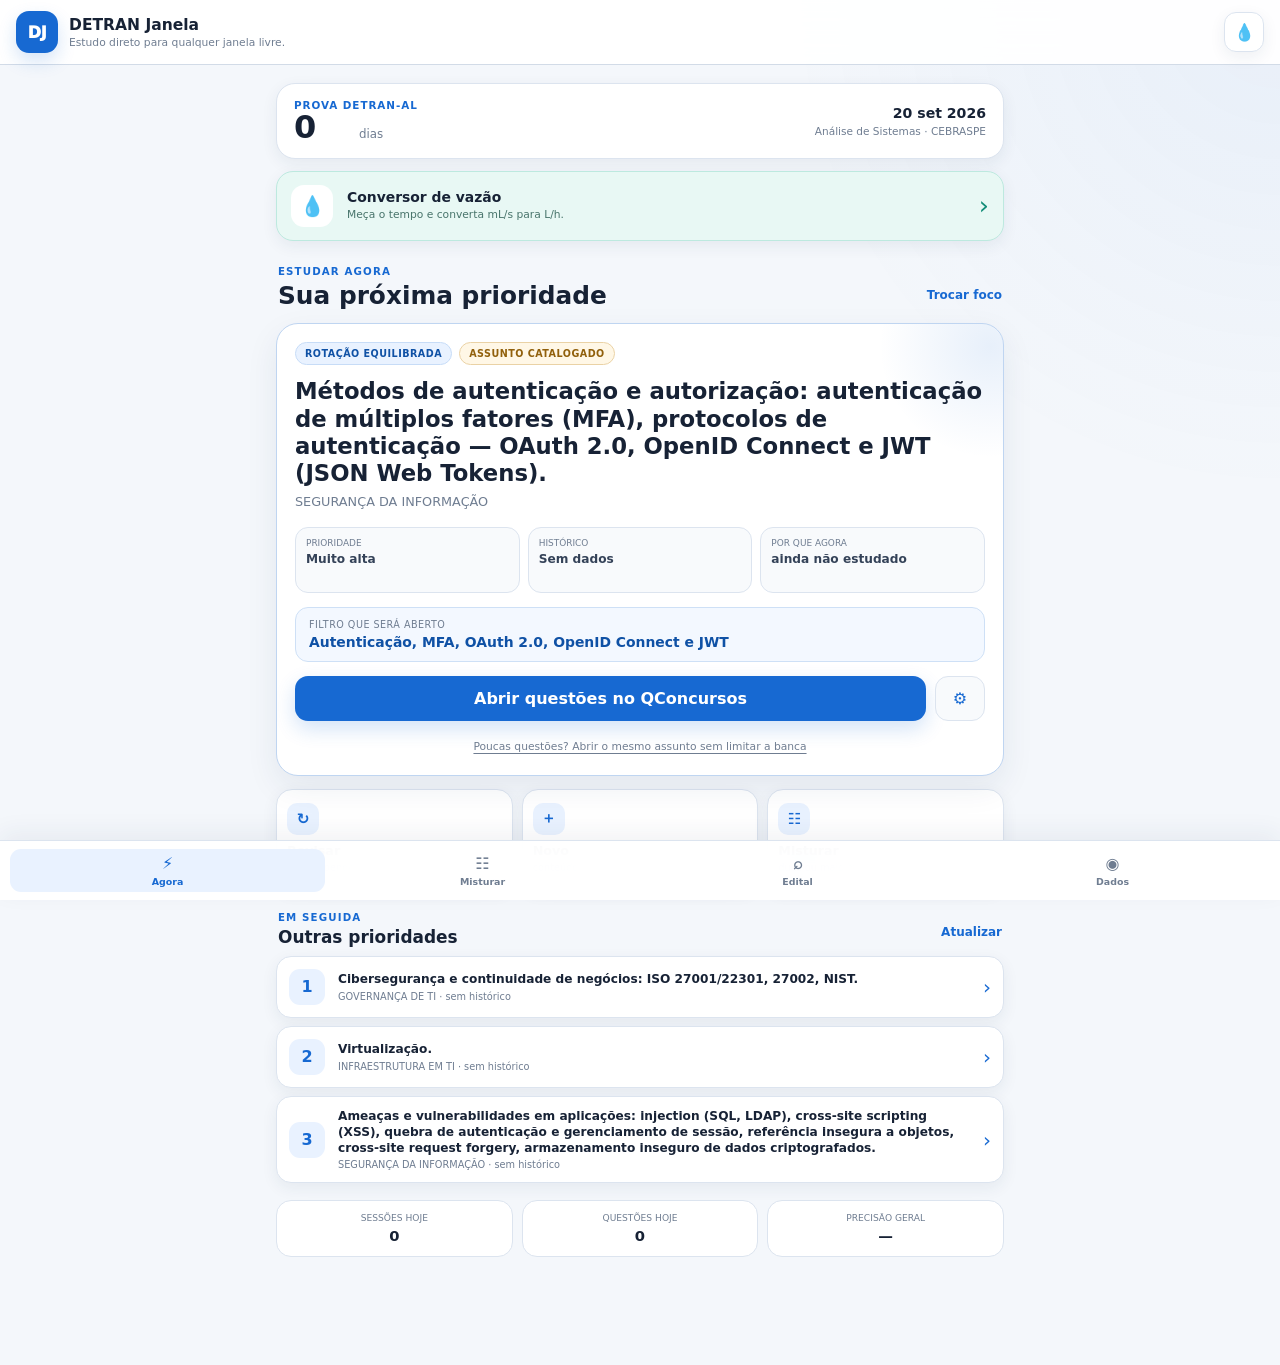
==== commit 0a1f82f2: "Mudança no estilo e calculadora provisória" ====
--- a/index.html
+++ b/index.html
@@ -3,15 +3,15 @@
 <head>
   <meta charset="utf-8">
   <meta name="viewport" content="width=device-width,initial-scale=1,viewport-fit=cover">
-  <meta name="theme-color" content="#07111f">
+  <meta name="theme-color" content="#f5f7fb">
   <meta name="apple-mobile-web-app-capable" content="yes">
-  <meta name="apple-mobile-web-app-status-bar-style" content="black-translucent">
+  <meta name="apple-mobile-web-app-status-bar-style" content="default">
   <meta name="apple-mobile-web-app-title" content="DETRAN Janela">
   <title>DETRAN Janela</title>
   <link rel="manifest" href="manifest.webmanifest">
   <link rel="icon" href="assets/icon-192.png">
   <link rel="apple-touch-icon" href="assets/icon-192.png">
-  <link rel="stylesheet" href="assets/app.css?v=0.3.0">
+  <link rel="stylesheet" href="assets/app.css?v=0.4.0">
 </head>
 <body>
   <div id="app-shell">
@@ -20,10 +20,13 @@
         <div class="brand-mark">DJ</div>
         <div>
           <strong>DETRAN Janela</strong>
-          <span>Abra e estude. Sem meta artificial.</span>
+          <span>Estudo direto para qualquer janela livre.</span>
         </div>
       </div>
-      <button id="install-btn" class="icon-btn hidden" aria-label="Instalar aplicativo" title="Instalar aplicativo">⇩</button>
+      <div class="topbar-actions">
+        <a class="header-tool-btn" href="vazao.html" aria-label="Abrir conversor de vazão" title="Conversor de vazão">💧</a>
+        <button id="install-btn" class="icon-btn hidden" aria-label="Instalar aplicativo" title="Instalar aplicativo">⇩</button>
+      </div>
     </header>
 
     <main>
@@ -32,6 +35,13 @@
           <div><span>PROVA DETRAN-AL</span><strong id="days-left">—</strong><small>dias</small></div>
           <div class="countdown-meta"><b>20 set 2026</b><span>Análise de Sistemas · CEBRASPE</span></div>
         </div>
+
+
+        <a class="flow-tool-banner" href="vazao.html">
+          <span class="flow-tool-icon">💧</span>
+          <span class="flow-tool-copy"><strong>Conversor de vazão</strong><small>Meça o tempo e converta mL/s para L/h.</small></span>
+          <span class="flow-tool-arrow">›</span>
+        </a>
 
         <div class="section-heading practical-heading">
           <div><span class="eyebrow">ESTUDAR AGORA</span><h1>Sua próxima prioridade</h1></div>
@@ -141,7 +151,7 @@
           <button id="reset-data" class="danger-link">Apagar dados deste celular</button>
         </div>
 
-        <div class="version-note">DETRAN Janela v0.3.0 · modo prático</div>
+        <div class="version-note">DETRAN Janela v0.4.0 · interface clara</div>
       </section>
     </main>
 
@@ -159,8 +169,8 @@
   </div>
   <div id="toast" class="toast hidden"></div>
 
-  <script src="data/edital.js?v=0.3.0"></script>
-  <script src="data/qc-catalog.js?v=0.3.0"></script>
-  <script src="assets/app.js?v=0.3.0"></script>
+  <script src="data/edital.js?v=0.4.0"></script>
+  <script src="data/qc-catalog.js?v=0.4.0"></script>
+  <script src="assets/app.js?v=0.4.0"></script>
 </body>
 </html>
--- a/assets/app.css
+++ b/assets/app.css
@@ -1,87 +1,844 @@
-:root{
-  --bg:#07111f;--bg2:#0b1728;--surface:#102039;--surface2:#152a47;--line:#243a5a;
-  --text:#f5f7fb;--muted:#9fb0c8;--primary:#3ee4c4;--primary2:#17b998;--accent:#72a8ff;
-  --warn:#ffc857;--danger:#ff6b7a;--good:#43d786;--shadow:0 18px 45px rgba(0,0,0,.28);
-  font-family:Inter,ui-sans-serif,system-ui,-apple-system,"Segoe UI",sans-serif;color-scheme:dark;
-}
-*{box-sizing:border-box}html,body{margin:0;min-height:100%;background:linear-gradient(180deg,var(--bg),#081626 45%,#07111f);color:var(--text)}
-body{padding-bottom:calc(78px + env(safe-area-inset-bottom));-webkit-tap-highlight-color:transparent}button,input,select{font:inherit}button{cursor:pointer}
-.hidden{display:none!important}.topbar{position:sticky;top:0;z-index:20;display:flex;align-items:center;justify-content:space-between;padding:calc(12px + env(safe-area-inset-top)) 18px 12px;background:rgba(7,17,31,.88);backdrop-filter:blur(18px);border-bottom:1px solid rgba(255,255,255,.06)}
-.brand{display:flex;align-items:center;gap:11px}.brand-mark{width:42px;height:42px;border-radius:14px;display:grid;place-items:center;background:linear-gradient(135deg,var(--primary),var(--accent));color:#04121d;font-weight:950;box-shadow:0 8px 24px rgba(62,228,196,.2)}
-.brand strong{display:block;font-size:.96rem}.brand span{display:block;margin-top:2px;color:var(--muted);font-size:.68rem}.icon-btn{width:40px;height:40px;border-radius:13px;border:1px solid var(--line);background:var(--surface);color:var(--text);font-size:1.25rem}
-main{width:min(760px,100%);margin:auto}.screen{display:none;padding:18px 16px 28px}.screen.active{display:block}.countdown-card{display:flex;justify-content:space-between;gap:16px;padding:18px;border-radius:22px;background:linear-gradient(135deg,#10243f,#102b3d);border:1px solid rgba(114,168,255,.22);box-shadow:var(--shadow)}
-.countdown-card>div:first-child{display:grid;grid-template-columns:auto auto;column-gap:8px;align-items:end}.countdown-card span{grid-column:1/-1;color:var(--primary);font-size:.67rem;font-weight:900;letter-spacing:.1em}.countdown-card strong{font-size:2.3rem;line-height:1}.countdown-card small{color:var(--muted);font-size:.75rem;padding-bottom:3px}.countdown-meta{text-align:right;display:flex;flex-direction:column;justify-content:center}.countdown-meta b{font-size:.9rem}.countdown-meta span{margin-top:4px;color:var(--muted);font-size:.66rem;letter-spacing:0;font-weight:500}
-.section-heading,.page-title{margin:26px 2px 14px}.section-heading{display:flex;justify-content:space-between;align-items:end;gap:12px}.eyebrow{display:block;color:var(--primary);font-size:.66rem;font-weight:900;letter-spacing:.12em}.section-heading h1,.page-title h1{margin:5px 0 0;font-size:1.55rem;line-height:1.15}.page-title p{margin:8px 0 0;color:var(--muted);font-size:.86rem;line-height:1.5}.text-btn{border:0;background:transparent;color:var(--accent);font-size:.76rem;font-weight:800;padding:8px 0}
-.time-grid{display:grid;grid-template-columns:repeat(6,1fr);gap:8px;margin-bottom:14px}.time-grid button{min-width:0;padding:11px 4px;border-radius:14px;border:1px solid var(--line);background:var(--surface);color:var(--text);font-weight:900}.time-grid button small{display:block;margin-top:1px;color:var(--muted);font-size:.57rem;text-transform:uppercase}.time-grid button.selected{border-color:var(--primary);background:rgba(62,228,196,.13);color:var(--primary);box-shadow:inset 0 0 0 1px rgba(62,228,196,.2)}
-.mission-card{position:relative;overflow:hidden;border-radius:24px;background:linear-gradient(155deg,#122743,#0d1f35);border:1px solid rgba(62,228,196,.22);box-shadow:var(--shadow)}.mission-card:before{content:"";position:absolute;right:-80px;top:-110px;width:260px;height:260px;border-radius:50%;background:radial-gradient(circle,rgba(62,228,196,.13),transparent 65%)}.mission-loading{padding:38px 20px;color:var(--muted);text-align:center}.mission-head{position:relative;padding:18px 18px 10px}.mission-badges{display:flex;gap:7px;flex-wrap:wrap}.badge{display:inline-flex;padding:5px 9px;border-radius:999px;font-size:.61rem;font-weight:900;letter-spacing:.06em;text-transform:uppercase;background:rgba(114,168,255,.13);color:#b9d4ff;border:1px solid rgba(114,168,255,.22)}.badge.priority{background:rgba(255,200,87,.12);color:#ffe29d;border-color:rgba(255,200,87,.22)}.mission-head h2{margin:13px 0 6px;font-size:1.33rem;line-height:1.22}.mission-head p{margin:0;color:var(--muted);font-size:.82rem;line-height:1.45}.mission-reason{display:grid;grid-template-columns:repeat(3,1fr);gap:8px;padding:10px 18px 14px}.mission-reason div{padding:10px;border-radius:14px;background:rgba(255,255,255,.035);border:1px solid rgba(255,255,255,.055)}.mission-reason span{display:block;color:var(--muted);font-size:.58rem;text-transform:uppercase}.mission-reason strong{display:block;margin-top:3px;font-size:.78rem}.mission-actions{display:grid;grid-template-columns:1fr auto;gap:9px;padding:0 18px 18px}.btn{border:0;border-radius:14px;padding:13px 15px;font-weight:850;color:var(--text)}.btn.primary{background:linear-gradient(135deg,var(--primary),var(--primary2));color:#031613;box-shadow:0 9px 24px rgba(23,185,152,.24)}.btn.secondary{background:var(--surface2);border:1px solid var(--line)}.btn.full{width:100%}.btn.small{padding:9px 11px;font-size:.74rem}.mission-link-btn{min-width:52px;background:var(--surface2);border:1px solid var(--line);border-radius:14px;color:var(--accent);font-size:1.05rem}.pending-card{display:flex;align-items:center;justify-content:space-between;gap:10px;margin-top:14px;padding:14px;border-radius:17px;background:rgba(255,200,87,.08);border:1px solid rgba(255,200,87,.22)}.pending-card strong{display:block;font-size:.82rem}.pending-card span{display:block;margin-top:3px;color:var(--muted);font-size:.68rem}.pending-card .btn{padding:9px 12px;font-size:.72rem}
-.quick-summary{display:grid;grid-template-columns:repeat(3,1fr);gap:9px;margin-top:14px}.quick-summary div{padding:13px;border-radius:16px;background:var(--surface);border:1px solid var(--line);text-align:center}.quick-summary span{display:block;color:var(--muted);font-size:.62rem;text-transform:uppercase}.quick-summary strong{display:block;margin-top:4px;font-size:.94rem}
-.plan-controls{display:flex;align-items:end;gap:10px;padding:14px;border-radius:18px;background:var(--surface);border:1px solid var(--line);margin-bottom:14px}.plan-controls label{flex:1;color:var(--muted);font-size:.72rem}.plan-controls select,.settings-card select{width:100%;margin-top:6px;padding:12px;border-radius:12px;border:1px solid var(--line);background:var(--bg2);color:var(--text)}.plan-list{display:flex;flex-direction:column;gap:10px}.plan-item{display:grid;grid-template-columns:44px 1fr auto;gap:12px;align-items:center;padding:14px;border-radius:17px;background:var(--surface);border:1px solid var(--line)}.plan-order{width:42px;height:42px;border-radius:14px;display:grid;place-items:center;background:rgba(62,228,196,.12);color:var(--primary);font-weight:950}.plan-item h3{margin:0;font-size:.9rem}.plan-item p{margin:4px 0 0;color:var(--muted);font-size:.7rem;line-height:1.4}.plan-item button{border:0;background:transparent;color:var(--accent);font-weight:850;font-size:.72rem}
-.search-box input{width:100%;padding:14px 15px;border-radius:15px;border:1px solid var(--line);background:var(--surface);color:var(--text);outline:none}.search-box input:focus{border-color:var(--primary)}.filter-row{display:flex;gap:7px;overflow:auto;padding:12px 0 10px}.filter-chip{white-space:nowrap;border:1px solid var(--line);background:var(--surface);color:var(--muted);padding:8px 11px;border-radius:999px;font-size:.7rem;font-weight:800}.filter-chip.active{color:var(--primary);border-color:var(--primary);background:rgba(62,228,196,.09)}.syllabus-list{display:flex;flex-direction:column;gap:10px}.syllabus-block{border:1px solid var(--line);border-radius:18px;background:var(--surface);overflow:hidden}.syllabus-block summary{list-style:none;padding:14px 15px;display:flex;justify-content:space-between;gap:10px;align-items:center;cursor:pointer}.syllabus-block summary::-webkit-details-marker{display:none}.syllabus-block summary strong{font-size:.82rem}.syllabus-block summary span{font-size:.65rem;color:var(--muted)}.syllabus-items{border-top:1px solid var(--line);padding:7px}.syllabus-topic{display:flex;justify-content:space-between;gap:10px;padding:10px;border-radius:12px}.syllabus-topic:hover{background:rgba(255,255,255,.035)}.syllabus-topic div{min-width:0}.syllabus-topic strong{display:block;font-size:.74rem;line-height:1.35}.syllabus-topic span{display:block;margin-top:4px;color:var(--muted);font-size:.62rem}.syllabus-topic button{flex:0 0 auto;border:1px solid var(--line);background:var(--surface2);color:var(--accent);border-radius:10px;padding:8px;font-size:.65rem}.priority-dots{display:inline-flex;gap:2px!important}.priority-dots i{width:5px;height:5px;border-radius:50%;background:var(--line)}.priority-dots i.on{background:var(--warn)}
-.stats-grid{display:grid;grid-template-columns:repeat(2,1fr);gap:10px;margin-bottom:14px}.stat-card{padding:16px;border-radius:18px;background:var(--surface);border:1px solid var(--line)}.stat-card span{display:block;color:var(--muted);font-size:.67rem}.stat-card strong{display:block;margin-top:6px;font-size:1.35rem}.settings-card{margin-bottom:14px;padding:16px;border-radius:20px;background:var(--surface);border:1px solid var(--line)}.settings-card h2{margin:0 0 12px;font-size:1rem}.settings-card>label{display:block;margin-bottom:14px;color:var(--muted);font-size:.74rem}.toggle-line{display:flex!important;align-items:center;gap:10px}.toggle-line input{width:20px;height:20px;accent-color:var(--primary)}.muted{color:var(--muted);font-size:.78rem;line-height:1.55}.button-pair{display:grid;grid-template-columns:1fr 1fr;gap:9px}.file-label{text-align:center}.file-label input{display:none}.danger-link{display:block;margin:15px auto 0;border:0;background:transparent;color:var(--danger);font-size:.73rem}
-.bottom-nav{position:fixed;z-index:30;left:0;right:0;bottom:0;display:grid;grid-template-columns:repeat(4,1fr);padding:8px 8px calc(8px + env(safe-area-inset-bottom));background:rgba(7,17,31,.94);backdrop-filter:blur(20px);border-top:1px solid rgba(255,255,255,.07)}.bottom-nav button{border:0;background:transparent;color:var(--muted);padding:5px;border-radius:12px;font-size:.62rem;font-weight:750}.bottom-nav button span{display:block;margin-bottom:2px;font-size:1.08rem}.bottom-nav button.active{color:var(--primary);background:rgba(62,228,196,.08)}
-.modal{position:fixed;inset:0;z-index:100;display:flex;align-items:flex-end}.modal-backdrop{position:absolute;inset:0;background:rgba(0,0,0,.65);backdrop-filter:blur(6px)}.modal-sheet{position:relative;width:100%;max-height:88vh;overflow:auto;padding:8px 16px calc(22px + env(safe-area-inset-bottom));border-radius:24px 24px 0 0;background:var(--bg2);border-top:1px solid var(--line);box-shadow:0 -20px 60px rgba(0,0,0,.4)}.modal-handle{width:42px;height:4px;border-radius:5px;background:#39516f;margin:3px auto 15px}.modal-title{margin:0 0 6px;font-size:1.2rem}.modal-subtitle{margin:0 0 16px;color:var(--muted);font-size:.78rem;line-height:1.5}.form-grid{display:grid;grid-template-columns:repeat(3,1fr);gap:9px}.form-field{display:block;color:var(--muted);font-size:.68rem}.form-field input,.form-field select,.route-editor input{width:100%;margin-top:6px;padding:12px;border-radius:12px;border:1px solid var(--line);background:var(--surface);color:var(--text)}.confidence-grid{display:grid;grid-template-columns:repeat(2,1fr);gap:8px;margin:12px 0}.confidence-grid button{padding:10px;border-radius:12px;border:1px solid var(--line);background:var(--surface);color:var(--muted);font-size:.7rem;font-weight:800}.confidence-grid button.selected{border-color:var(--primary);color:var(--primary);background:rgba(62,228,196,.09)}.modal-actions{display:grid;grid-template-columns:1fr 2fr;gap:9px;margin-top:14px}.route-list{display:flex;flex-direction:column;gap:9px}.route-row{padding:12px;border-radius:14px;background:var(--surface);border:1px solid var(--line)}.route-row strong{display:block;font-size:.78rem}.route-row span{display:block;margin-top:3px;color:var(--muted);font-size:.65rem}.route-row button{margin-top:8px}.route-editor{margin-top:12px}.toast{position:fixed;z-index:200;left:50%;bottom:calc(86px + env(safe-area-inset-bottom));transform:translateX(-50%);width:calc(100% - 32px);max-width:500px;padding:12px 14px;border-radius:14px;background:#1a3150;border:1px solid var(--line);box-shadow:var(--shadow);font-size:.75rem;text-align:center}
-@media(max-width:520px){.time-grid{grid-template-columns:repeat(3,1fr)}.mission-reason{grid-template-columns:1fr}.mission-actions{grid-template-columns:1fr 52px}.countdown-card{flex-direction:column}.countdown-meta{text-align:left}.plan-controls{align-items:stretch;flex-direction:column}.plan-controls .btn{width:100%}.form-grid{grid-template-columns:repeat(2,1fr)}}
-
-/* v0.1.2 — palavras-chave enxutas */
-.mission-keyword{margin:14px 0 0;padding:11px 13px;border:1px solid rgba(148,163,184,.18);border-radius:14px;background:rgba(15,23,42,.38);display:flex;flex-direction:column;gap:3px}.mission-keyword span{font-size:.68rem;text-transform:uppercase;letter-spacing:.08em;color:var(--muted);font-weight:800}.mission-keyword strong{font-size:.92rem;color:var(--text)}.route-help{display:block;margin-top:6px;color:var(--muted);line-height:1.45}
-
-/* ===== v0.2.0 · catálogo QC e sessões misturadas ===== */
-.bottom-nav{grid-template-columns:repeat(5,1fr)}
-.catalog-route small{display:block;margin-top:5px;color:var(--muted);font-size:.68rem;line-height:1.4}
-.btn:disabled{opacity:.45;cursor:not-allowed;box-shadow:none!important}
-.mix-controls-card{display:grid;grid-template-columns:1fr 1fr;gap:10px;padding:14px;border-radius:18px;background:var(--surface);border:1px solid var(--line)}
-.mix-controls-card label{color:var(--muted);font-size:.7rem}
-.mix-controls-card select{width:100%;margin-top:6px;padding:12px;border-radius:12px;border:1px solid var(--line);background:var(--bg2);color:var(--text)}
-.mix-selection-summary{display:flex;align-items:center;justify-content:space-between;margin:12px 0;padding:12px 14px;border-radius:16px;background:rgba(62,228,196,.07);border:1px solid rgba(62,228,196,.18)}
-.mix-selection-summary div{display:flex;align-items:baseline;gap:8px}.mix-selection-summary span{color:var(--muted);font-size:.68rem;text-transform:uppercase}.mix-selection-summary strong{font-size:1.15rem;color:var(--primary)}
-.mix-catalog{display:flex;flex-direction:column;gap:10px;margin:12px 0 86px}
-.mix-block{border:1px solid var(--line);border-radius:18px;background:var(--surface);overflow:hidden}
-.mix-block summary{list-style:none;display:flex;align-items:center;justify-content:space-between;gap:12px;padding:14px 15px;cursor:pointer}
-.mix-block summary::-webkit-details-marker{display:none}.mix-block summary>div strong{display:block;font-size:.8rem}.mix-block summary>div span{display:block;margin-top:3px;color:var(--muted);font-size:.64rem}
-.mix-block-check{display:flex;align-items:center;gap:6px;color:var(--muted);font-size:.65rem}.mix-block-check input{width:18px;height:18px;accent-color:var(--primary)}
-.mix-topic-list{padding:7px;border-top:1px solid var(--line)}
-.mix-topic{display:flex;align-items:flex-start;gap:10px;padding:11px;border-radius:13px;cursor:pointer}
-.mix-topic:hover,.mix-topic.selected{background:rgba(62,228,196,.06)}.mix-topic input{flex:0 0 auto;width:19px;height:19px;margin-top:1px;accent-color:var(--primary)}
-.mix-topic div{min-width:0}.mix-topic strong{display:block;font-size:.76rem;line-height:1.35}.mix-topic span{display:block;margin-top:4px;color:var(--muted);font-size:.62rem;text-transform:uppercase;letter-spacing:.05em}
-.mix-start{position:sticky;z-index:10;bottom:calc(76px + env(safe-area-inset-bottom));margin-top:-70px}
-.mix-runner{display:flex;flex-direction:column;gap:12px}.mix-progress{display:flex;align-items:center;justify-content:space-between;padding:12px 14px;border-radius:15px;background:var(--surface);border:1px solid var(--line)}.mix-progress span{color:var(--muted);font-size:.72rem}.mix-progress strong{color:var(--primary)}
-.mix-current-card{padding:18px;border-radius:22px;background:linear-gradient(150deg,#122743,#0d1f35);border:1px solid rgba(62,228,196,.22);box-shadow:var(--shadow)}
-.mix-current-card h2{margin:12px 0 7px;font-size:1.3rem}.mix-current-card p{margin:0;color:var(--muted);font-size:.82rem;line-height:1.55}.mix-current-card p strong{color:var(--text)}
-.mix-route-status{display:inline-flex;margin-top:14px;padding:6px 9px;border-radius:999px;background:rgba(62,228,196,.1);border:1px solid rgba(62,228,196,.18);color:var(--primary);font-size:.64rem;font-weight:850;text-transform:uppercase}
-.mix-run-actions{display:grid;grid-template-columns:1fr 1fr;gap:9px;margin-top:15px}
-.mix-queue{display:flex;flex-direction:column;gap:8px}.mix-queue-item{display:grid;grid-template-columns:36px 1fr;gap:10px;align-items:center;padding:11px 12px;border-radius:14px;background:var(--surface);border:1px solid var(--line);opacity:.68}.mix-queue-item>span{width:34px;height:34px;border-radius:11px;display:grid;place-items:center;background:var(--surface2);font-size:.72rem;font-weight:900}.mix-queue-item strong{display:block;font-size:.74rem}.mix-queue-item small{display:block;margin-top:3px;color:var(--muted);font-size:.63rem}.mix-queue-item.active{opacity:1;border-color:rgba(62,228,196,.45)}.mix-queue-item.done{opacity:.8}.mix-queue-item.done>span{background:rgba(62,228,196,.14);color:var(--primary)}
-.mix-finish{padding:24px 18px;border-radius:22px;background:var(--surface);border:1px solid var(--line);text-align:center}.mix-finish h2{margin:8px 0 6px}.mix-finish p{color:var(--muted);margin:0 0 16px}
-@media(max-width:520px){.mix-controls-card,.mix-run-actions{grid-template-columns:1fr}.bottom-nav button{font-size:.56rem}.bottom-nav button span{font-size:1rem}}
-.mission-broad-link{display:block;width:calc(100% - 36px);margin:-7px 18px 16px;padding:7px 0;border:0;background:transparent;color:var(--muted);font-size:.68rem;text-align:center;text-decoration:underline;text-underline-offset:3px}.mix-current-card .mission-broad-link{width:100%;margin:10px 0 0;color:#a9bdd5}
-
-/* ===== v0.3.0 · modo prático sem metas artificiais ===== */
-body{padding-bottom:calc(76px + env(safe-area-inset-bottom))}
-.bottom-nav{grid-template-columns:repeat(4,1fr)}
-.countdown-card.compact{padding:15px 17px}.countdown-card.compact strong{font-size:2rem}.countdown-card.compact .countdown-meta span{font-size:.68rem}
-.practical-heading{margin-bottom:12px}.practical-heading h1{font-size:1.65rem}
-.mission-head.practical{padding-bottom:12px}.mission-head.practical h2{font-size:1.48rem;margin-top:14px}
-.compact-reason{grid-template-columns:repeat(3,1fr);padding-top:4px}.compact-reason div{min-height:66px}
-.route-preview{margin:0 18px 14px;padding:12px 14px;border-radius:15px;background:rgba(255,255,255,.035);border:1px solid rgba(255,255,255,.07)}
-.route-preview span{display:block;color:var(--muted);font-size:.62rem;text-transform:uppercase;letter-spacing:.06em}.route-preview strong{display:block;margin-top:4px;font-size:.9rem}
-.practical-actions{padding-top:0}.practical-actions .btn.primary{min-height:50px;font-size:.88rem}
-.quick-actions{display:grid;grid-template-columns:repeat(3,1fr);gap:9px;margin-top:14px}
-.quick-actions button{padding:13px 10px;border:1px solid var(--line);border-radius:17px;background:var(--surface);color:var(--text);text-align:left}
-.quick-actions button>span{display:grid;place-items:center;width:32px;height:32px;margin-bottom:9px;border-radius:11px;background:rgba(62,228,196,.1);color:var(--primary);font-size:1rem;font-weight:900}
-.quick-actions button strong{display:block;font-size:.8rem}.quick-actions button small{display:block;margin-top:3px;color:var(--muted);font-size:.62rem;line-height:1.35}
-.priority-queue-section{margin-top:24px}.subsection-head{display:flex;align-items:end;justify-content:space-between;gap:12px;margin:0 2px 10px}.subsection-head h2{margin:4px 0 0;font-size:1.08rem}
-.priority-queue{display:flex;flex-direction:column;gap:8px}.priority-item{display:grid;grid-template-columns:38px 1fr auto;align-items:center;gap:11px;width:100%;padding:12px;border:1px solid var(--line);border-radius:16px;background:var(--surface);color:var(--text);text-align:left}
-.priority-number{display:grid;place-items:center;width:36px;height:36px;border-radius:12px;background:rgba(114,168,255,.11);color:var(--accent);font-weight:900}.priority-item strong{display:block;font-size:.78rem;line-height:1.3}.priority-item small{display:block;margin-top:3px;color:var(--muted);font-size:.62rem}.priority-arrow{color:var(--accent);font-size:1.3rem}
-.quick-summary{margin-top:18px}.quick-summary div{padding:12px 8px}.quick-summary span{font-size:.58rem}
-.detected-time{display:flex;align-items:baseline;gap:8px;margin-bottom:14px;padding:11px 13px;border:1px solid rgba(62,228,196,.18);border-radius:14px;background:rgba(62,228,196,.07)}
-.detected-time span{color:var(--muted);font-size:.65rem;text-transform:uppercase}.detected-time strong{color:var(--primary);font-size:1.05rem}.detected-time small{margin-left:auto;color:var(--muted);font-size:.6rem}
-.result-grid{grid-template-columns:repeat(4,1fr)}.confidence-title{margin-top:16px;margin-bottom:8px}.three-actions{grid-template-columns:1fr 1.2fr 1.4fr}
-.empty-card{padding:18px;border:1px solid var(--line);border-radius:16px;background:var(--surface);color:var(--muted);font-size:.76rem;text-align:center}
-.mix-selection-summary{margin-top:0}.mix-catalog{margin-bottom:88px}
-.practical-mix p{font-size:.86rem}.practical-run-actions{grid-template-columns:1.3fr .8fr .9fr}.compact-queue .mix-queue-item{width:100%;border:1px solid var(--line);color:var(--text);text-align:left}.compact-queue .mix-queue-item.active{background:rgba(62,228,196,.07)}
-.version-note{padding:8px 0 2px;color:var(--muted);font-size:.65rem;text-align:center}.stat-card.wide{grid-column:1/-1}
-@media(max-width:520px){
-  .compact-reason{grid-template-columns:1fr 1fr}.compact-reason div:last-child{grid-column:1/-1}
-  .quick-actions{grid-template-columns:1fr 1fr}.quick-actions button:last-child{grid-column:1/-1}
-  .result-grid{grid-template-columns:repeat(2,1fr)}.three-actions{grid-template-columns:1fr}.practical-run-actions{grid-template-columns:1fr}
-  .detected-time{flex-wrap:wrap}.detected-time small{width:100%;margin-left:0}
-}
+:root {
+  --bg: #f4f7fb;
+  --surface: #ffffff;
+  --surface-soft: #f8fafc;
+  --surface-blue: #eef5ff;
+  --line: #dce4ef;
+  --line-strong: #c7d2e2;
+  --text: #172235;
+  --text-soft: #344258;
+  --muted: #6f7d91;
+  --primary: #1769d2;
+  --primary-dark: #0f51a5;
+  --primary-soft: #e9f2ff;
+  --accent: #118c77;
+  --accent-soft: #e8f8f4;
+  --warn: #b87512;
+  --warn-soft: #fff7e6;
+  --danger: #c73f50;
+  --danger-soft: #fff0f2;
+  --good: #14865f;
+  --good-soft: #eaf8f2;
+  --shadow: 0 12px 32px rgba(30, 55, 90, .08);
+  --shadow-small: 0 5px 16px rgba(30, 55, 90, .07);
+  font-family: Inter, ui-sans-serif, system-ui, -apple-system, "Segoe UI", sans-serif;
+  color-scheme: light;
+}
+
+* { box-sizing: border-box; }
+html { min-height: 100%; background: var(--bg); }
+body {
+  min-height: 100%;
+  margin: 0;
+  padding-bottom: calc(78px + env(safe-area-inset-bottom));
+  background:
+    radial-gradient(circle at top right, rgba(23, 105, 210, .055), transparent 31rem),
+    var(--bg);
+  color: var(--text);
+  -webkit-tap-highlight-color: transparent;
+}
+button, input, select { font: inherit; }
+button, a { -webkit-tap-highlight-color: transparent; }
+button { cursor: pointer; }
+a { color: inherit; }
+.hidden { display: none !important; }
+
+.topbar {
+  position: sticky;
+  top: 0;
+  z-index: 20;
+  display: flex;
+  align-items: center;
+  justify-content: space-between;
+  gap: 12px;
+  padding: calc(11px + env(safe-area-inset-top)) 16px 11px;
+  background: rgba(255, 255, 255, .92);
+  border-bottom: 1px solid rgba(199, 210, 226, .8);
+  backdrop-filter: blur(18px);
+}
+.brand { display: flex; align-items: center; gap: 11px; min-width: 0; }
+.brand-mark {
+  display: grid;
+  flex: 0 0 42px;
+  width: 42px;
+  height: 42px;
+  place-items: center;
+  border-radius: 13px;
+  background: var(--primary);
+  color: #fff;
+  font-weight: 950;
+  letter-spacing: -.03em;
+  box-shadow: 0 8px 18px rgba(23, 105, 210, .18);
+}
+.brand strong { display: block; font-size: .97rem; white-space: nowrap; }
+.brand span {
+  display: block;
+  max-width: 255px;
+  margin-top: 2px;
+  overflow: hidden;
+  color: var(--muted);
+  font-size: .67rem;
+  text-overflow: ellipsis;
+  white-space: nowrap;
+}
+.topbar-actions { display: flex; align-items: center; gap: 8px; }
+.icon-btn, .header-tool-btn {
+  display: grid;
+  width: 40px;
+  height: 40px;
+  place-items: center;
+  border: 1px solid var(--line);
+  border-radius: 12px;
+  background: var(--surface);
+  color: var(--primary);
+  box-shadow: var(--shadow-small);
+  font-size: 1.05rem;
+  text-decoration: none;
+}
+
+main { width: min(760px, 100%); margin: auto; }
+.screen { display: none; padding: 18px 16px 30px; }
+.screen.active { display: block; }
+
+.countdown-card {
+  display: flex;
+  justify-content: space-between;
+  gap: 16px;
+  padding: 15px 17px;
+  border: 1px solid var(--line);
+  border-radius: 19px;
+  background: var(--surface);
+  box-shadow: var(--shadow-small);
+}
+.countdown-card > div:first-child {
+  display: grid;
+  grid-template-columns: auto auto;
+  column-gap: 8px;
+  align-items: end;
+}
+.countdown-card span {
+  grid-column: 1 / -1;
+  color: var(--primary);
+  font-size: .65rem;
+  font-weight: 900;
+  letter-spacing: .09em;
+}
+.countdown-card strong { color: var(--text); font-size: 2rem; line-height: 1; }
+.countdown-card small { padding-bottom: 2px; color: var(--muted); font-size: .74rem; }
+.countdown-meta { display: flex; flex-direction: column; justify-content: center; text-align: right; }
+.countdown-meta b { font-size: .88rem; }
+.countdown-meta span { margin-top: 4px; color: var(--muted); font-size: .66rem; font-weight: 500; letter-spacing: 0; }
+
+.flow-tool-banner {
+  display: grid;
+  grid-template-columns: 44px minmax(0, 1fr) auto;
+  align-items: center;
+  gap: 12px;
+  margin-top: 12px;
+  padding: 13px 14px;
+  border: 1px solid #bde9df;
+  border-radius: 17px;
+  background: var(--accent-soft);
+  color: var(--text);
+  text-decoration: none;
+  box-shadow: var(--shadow-small);
+}
+.flow-tool-icon {
+  display: grid;
+  width: 42px;
+  height: 42px;
+  place-items: center;
+  border-radius: 13px;
+  background: #fff;
+  color: var(--accent);
+  font-size: 1.25rem;
+}
+.flow-tool-copy { min-width: 0; }
+.flow-tool-copy strong { display: block; font-size: .87rem; }
+.flow-tool-copy small { display: block; margin-top: 3px; color: #48746b; font-size: .67rem; line-height: 1.35; }
+.flow-tool-arrow { color: var(--accent); font-size: 1.6rem; line-height: 1; }
+
+.section-heading, .page-title { margin: 24px 2px 13px; }
+.section-heading { display: flex; align-items: end; justify-content: space-between; gap: 12px; }
+.eyebrow {
+  display: block;
+  color: var(--primary);
+  font-size: .64rem;
+  font-weight: 900;
+  letter-spacing: .11em;
+  text-transform: uppercase;
+}
+.section-heading h1, .page-title h1 { margin: 5px 0 0; color: var(--text); font-size: 1.55rem; line-height: 1.14; }
+.page-title p { margin: 8px 0 0; color: var(--muted); font-size: .84rem; line-height: 1.55; }
+.text-btn {
+  padding: 8px 0;
+  border: 0;
+  background: transparent;
+  color: var(--primary);
+  font-size: .75rem;
+  font-weight: 850;
+}
+
+.mission-card {
+  position: relative;
+  overflow: hidden;
+  border: 1px solid #bfd5f1;
+  border-radius: 22px;
+  background: var(--surface);
+  box-shadow: var(--shadow);
+}
+.mission-card::before {
+  position: absolute;
+  top: -95px;
+  right: -105px;
+  width: 235px;
+  height: 235px;
+  border-radius: 50%;
+  background: radial-gradient(circle, rgba(23, 105, 210, .10), transparent 67%);
+  content: "";
+  pointer-events: none;
+}
+.mission-loading { padding: 38px 20px; color: var(--muted); text-align: center; }
+.mission-head { position: relative; padding: 18px 18px 11px; }
+.mission-badges { display: flex; flex-wrap: wrap; gap: 7px; }
+.badge {
+  display: inline-flex;
+  padding: 5px 9px;
+  border: 1px solid #c7dcf7;
+  border-radius: 999px;
+  background: var(--primary-soft);
+  color: var(--primary-dark);
+  font-size: .6rem;
+  font-weight: 900;
+  letter-spacing: .05em;
+  text-transform: uppercase;
+}
+.badge.priority { border-color: #ead2a5; background: var(--warn-soft); color: #91600c; }
+.mission-head h2 { margin: 13px 0 6px; color: var(--text); font-size: 1.42rem; line-height: 1.2; }
+.mission-head p { margin: 0; color: var(--muted); font-size: .8rem; line-height: 1.45; }
+.mission-reason {
+  display: grid;
+  grid-template-columns: repeat(3, 1fr);
+  gap: 8px;
+  padding: 4px 18px 14px;
+}
+.mission-reason div {
+  min-height: 66px;
+  padding: 10px;
+  border: 1px solid var(--line);
+  border-radius: 13px;
+  background: var(--surface-soft);
+}
+.mission-reason span { display: block; color: var(--muted); font-size: .56rem; text-transform: uppercase; }
+.mission-reason strong { display: block; margin-top: 4px; color: var(--text-soft); font-size: .76rem; line-height: 1.3; }
+.route-preview {
+  margin: 0 18px 14px;
+  padding: 11px 13px;
+  border: 1px solid #cee0f6;
+  border-radius: 13px;
+  background: #f3f8ff;
+}
+.route-preview span { display: block; color: var(--muted); font-size: .6rem; letter-spacing: .05em; text-transform: uppercase; }
+.route-preview strong { display: block; margin-top: 4px; color: var(--primary-dark); font-size: .87rem; }
+.mission-actions {
+  display: grid;
+  grid-template-columns: minmax(0, 1fr) auto;
+  gap: 9px;
+  padding: 0 18px 18px;
+}
+.btn {
+  min-height: 45px;
+  padding: 12px 15px;
+  border: 0;
+  border-radius: 13px;
+  color: var(--text);
+  font-weight: 850;
+}
+.btn.primary {
+  background: var(--primary);
+  color: #fff;
+  box-shadow: 0 8px 20px rgba(23, 105, 210, .19);
+}
+.btn.primary:hover { background: var(--primary-dark); }
+.btn.secondary { border: 1px solid var(--line); background: var(--surface); color: var(--text-soft); }
+.btn.full { width: 100%; }
+.btn.small { min-height: 36px; padding: 8px 11px; font-size: .72rem; }
+.btn:disabled { cursor: not-allowed; opacity: .45; box-shadow: none; }
+.mission-link-btn {
+  min-width: 50px;
+  border: 1px solid var(--line);
+  border-radius: 13px;
+  background: var(--surface-soft);
+  color: var(--primary);
+  font-size: 1rem;
+}
+.mission-broad-link {
+  display: block;
+  width: calc(100% - 36px);
+  margin: -6px 18px 15px;
+  padding: 7px 0;
+  border: 0;
+  background: transparent;
+  color: var(--muted);
+  font-size: .67rem;
+  text-align: center;
+  text-decoration: underline;
+  text-underline-offset: 3px;
+}
+
+.pending-card {
+  display: flex;
+  align-items: center;
+  justify-content: space-between;
+  gap: 10px;
+  margin-top: 12px;
+  padding: 13px 14px;
+  border: 1px solid #edd5a8;
+  border-radius: 16px;
+  background: var(--warn-soft);
+}
+.pending-card strong { display: block; font-size: .8rem; }
+.pending-card span { display: block; margin-top: 3px; color: #7f6844; font-size: .67rem; }
+.pending-card .btn { min-height: 37px; padding: 8px 11px; font-size: .7rem; }
+
+.quick-actions {
+  display: grid;
+  grid-template-columns: repeat(3, 1fr);
+  gap: 9px;
+  margin-top: 13px;
+}
+.quick-actions button {
+  padding: 13px 10px;
+  border: 1px solid var(--line);
+  border-radius: 16px;
+  background: var(--surface);
+  color: var(--text);
+  text-align: left;
+  box-shadow: var(--shadow-small);
+}
+.quick-actions button > span {
+  display: grid;
+  width: 32px;
+  height: 32px;
+  margin-bottom: 8px;
+  place-items: center;
+  border-radius: 10px;
+  background: var(--primary-soft);
+  color: var(--primary);
+  font-size: .95rem;
+  font-weight: 900;
+}
+.quick-actions button strong { display: block; font-size: .79rem; }
+.quick-actions button small { display: block; margin-top: 3px; color: var(--muted); font-size: .61rem; line-height: 1.35; }
+
+.priority-queue-section { margin-top: 23px; }
+.subsection-head { display: flex; align-items: end; justify-content: space-between; gap: 12px; margin: 0 2px 9px; }
+.subsection-head h2 { margin: 4px 0 0; font-size: 1.06rem; }
+.priority-queue { display: flex; flex-direction: column; gap: 8px; }
+.priority-item {
+  display: grid;
+  grid-template-columns: 38px minmax(0, 1fr) auto;
+  align-items: center;
+  gap: 11px;
+  width: 100%;
+  padding: 12px;
+  border: 1px solid var(--line);
+  border-radius: 15px;
+  background: var(--surface);
+  color: var(--text);
+  text-align: left;
+  box-shadow: var(--shadow-small);
+}
+.priority-number {
+  display: grid;
+  width: 36px;
+  height: 36px;
+  place-items: center;
+  border-radius: 11px;
+  background: var(--primary-soft);
+  color: var(--primary);
+  font-weight: 900;
+}
+.priority-item strong { display: block; font-size: .76rem; line-height: 1.3; }
+.priority-item small { display: block; margin-top: 3px; color: var(--muted); font-size: .61rem; }
+.priority-arrow { color: var(--primary); font-size: 1.25rem; }
+
+.quick-summary { display: grid; grid-template-columns: repeat(3, 1fr); gap: 9px; margin-top: 17px; }
+.quick-summary div {
+  padding: 12px 7px;
+  border: 1px solid var(--line);
+  border-radius: 15px;
+  background: var(--surface);
+  text-align: center;
+}
+.quick-summary span { display: block; color: var(--muted); font-size: .57rem; text-transform: uppercase; }
+.quick-summary strong { display: block; margin-top: 4px; color: var(--text); font-size: .92rem; }
+
+.search-box input {
+  width: 100%;
+  padding: 13px 14px;
+  border: 1px solid var(--line-strong);
+  border-radius: 14px;
+  outline: none;
+  background: var(--surface);
+  color: var(--text);
+}
+.search-box input:focus { border-color: var(--primary); box-shadow: 0 0 0 3px rgba(23, 105, 210, .10); }
+.filter-row { display: flex; gap: 7px; overflow: auto; padding: 12px 0 10px; }
+.filter-chip {
+  padding: 8px 11px;
+  border: 1px solid var(--line);
+  border-radius: 999px;
+  background: var(--surface);
+  color: var(--muted);
+  font-size: .69rem;
+  font-weight: 800;
+  white-space: nowrap;
+}
+.filter-chip.active { border-color: #b9d4f5; background: var(--primary-soft); color: var(--primary-dark); }
+
+.syllabus-list { display: flex; flex-direction: column; gap: 10px; }
+.syllabus-block {
+  overflow: hidden;
+  border: 1px solid var(--line);
+  border-radius: 17px;
+  background: var(--surface);
+  box-shadow: var(--shadow-small);
+}
+.syllabus-block summary {
+  display: flex;
+  align-items: center;
+  justify-content: space-between;
+  gap: 10px;
+  padding: 14px 15px;
+  cursor: pointer;
+  list-style: none;
+}
+.syllabus-block summary::-webkit-details-marker { display: none; }
+.syllabus-block summary strong { font-size: .8rem; }
+.syllabus-block summary span { color: var(--muted); font-size: .64rem; }
+.syllabus-items { padding: 7px; border-top: 1px solid var(--line); }
+.syllabus-topic { display: flex; justify-content: space-between; gap: 10px; padding: 10px; border-radius: 11px; }
+.syllabus-topic:hover { background: var(--surface-soft); }
+.syllabus-topic div { min-width: 0; }
+.syllabus-topic strong { display: block; font-size: .73rem; line-height: 1.35; }
+.syllabus-topic span { display: block; margin-top: 4px; color: var(--muted); font-size: .61rem; }
+.syllabus-topic button {
+  flex: 0 0 auto;
+  padding: 8px;
+  border: 1px solid #c7dcf7;
+  border-radius: 10px;
+  background: var(--primary-soft);
+  color: var(--primary-dark);
+  font-size: .64rem;
+  font-weight: 800;
+}
+
+.stats-grid { display: grid; grid-template-columns: repeat(2, 1fr); gap: 10px; margin-bottom: 14px; }
+.stat-card {
+  padding: 15px;
+  border: 1px solid var(--line);
+  border-radius: 17px;
+  background: var(--surface);
+  box-shadow: var(--shadow-small);
+}
+.stat-card span { display: block; color: var(--muted); font-size: .66rem; }
+.stat-card strong { display: block; margin-top: 6px; font-size: 1.3rem; }
+.stat-card.wide { grid-column: 1 / -1; }
+.settings-card {
+  margin-bottom: 13px;
+  padding: 16px;
+  border: 1px solid var(--line);
+  border-radius: 18px;
+  background: var(--surface);
+  box-shadow: var(--shadow-small);
+}
+.settings-card h2 { margin: 0 0 12px; font-size: .98rem; }
+.settings-card > label { display: block; margin-bottom: 14px; color: var(--muted); font-size: .73rem; }
+.settings-card select {
+  width: 100%;
+  margin-top: 6px;
+  padding: 12px;
+  border: 1px solid var(--line-strong);
+  border-radius: 12px;
+  background: var(--surface-soft);
+  color: var(--text);
+}
+.toggle-line { display: flex !important; align-items: center; gap: 10px; }
+.toggle-line input, .mix-block-check input, .mix-topic input { accent-color: var(--primary); }
+.toggle-line input { width: 20px; height: 20px; }
+.muted { color: var(--muted); font-size: .77rem; line-height: 1.55; }
+.button-pair { display: grid; grid-template-columns: 1fr 1fr; gap: 9px; }
+.file-label { text-align: center; }
+.file-label input { display: none; }
+.danger-link {
+  display: block;
+  margin: 14px auto 0;
+  border: 0;
+  background: transparent;
+  color: var(--danger);
+  font-size: .72rem;
+}
+.version-note { padding: 8px 0 2px; color: var(--muted); font-size: .64rem; text-align: center; }
+
+.mix-selection-summary {
+  display: flex;
+  align-items: center;
+  justify-content: space-between;
+  margin: 0 0 12px;
+  padding: 12px 14px;
+  border: 1px solid #c7dcf7;
+  border-radius: 15px;
+  background: var(--primary-soft);
+}
+.mix-selection-summary div { display: flex; align-items: baseline; gap: 8px; }
+.mix-selection-summary span { color: var(--muted); font-size: .66rem; text-transform: uppercase; }
+.mix-selection-summary strong { color: var(--primary); font-size: 1.1rem; }
+.mix-catalog { display: flex; flex-direction: column; gap: 10px; margin: 12px 0 86px; }
+.mix-block {
+  overflow: hidden;
+  border: 1px solid var(--line);
+  border-radius: 17px;
+  background: var(--surface);
+  box-shadow: var(--shadow-small);
+}
+.mix-block summary {
+  display: flex;
+  align-items: center;
+  justify-content: space-between;
+  gap: 12px;
+  padding: 14px 15px;
+  cursor: pointer;
+  list-style: none;
+}
+.mix-block summary::-webkit-details-marker { display: none; }
+.mix-block summary > div strong { display: block; font-size: .78rem; }
+.mix-block summary > div span { display: block; margin-top: 3px; color: var(--muted); font-size: .63rem; }
+.mix-block-check { display: flex; align-items: center; gap: 6px; color: var(--muted); font-size: .64rem; }
+.mix-block-check input { width: 18px; height: 18px; }
+.mix-topic-list { padding: 7px; border-top: 1px solid var(--line); }
+.mix-topic { display: flex; align-items: flex-start; gap: 10px; padding: 11px; border-radius: 12px; cursor: pointer; }
+.mix-topic:hover, .mix-topic.selected { background: var(--primary-soft); }
+.mix-topic input { flex: 0 0 auto; width: 19px; height: 19px; margin-top: 1px; }
+.mix-topic div { min-width: 0; }
+.mix-topic strong { display: block; font-size: .75rem; line-height: 1.35; }
+.mix-topic span { display: block; margin-top: 4px; color: var(--muted); font-size: .61rem; letter-spacing: .04em; text-transform: uppercase; }
+.mix-start { position: sticky; z-index: 10; bottom: calc(76px + env(safe-area-inset-bottom)); margin-top: -70px; }
+.mix-runner { display: flex; flex-direction: column; gap: 12px; }
+.mix-progress {
+  display: flex;
+  align-items: center;
+  justify-content: space-between;
+  padding: 12px 14px;
+  border: 1px solid var(--line);
+  border-radius: 14px;
+  background: var(--surface);
+}
+.mix-progress span { color: var(--muted); font-size: .71rem; }
+.mix-progress strong { color: var(--primary); }
+.mix-current-card {
+  padding: 18px;
+  border: 1px solid #bfd5f1;
+  border-radius: 21px;
+  background: var(--surface);
+  box-shadow: var(--shadow);
+}
+.mix-current-card h2 { margin: 12px 0 7px; font-size: 1.26rem; }
+.mix-current-card p { margin: 0; color: var(--muted); font-size: .8rem; line-height: 1.55; }
+.mix-current-card p strong { color: var(--text); }
+.mix-route-status {
+  display: inline-flex;
+  margin-top: 14px;
+  padding: 6px 9px;
+  border: 1px solid #bde9df;
+  border-radius: 999px;
+  background: var(--accent-soft);
+  color: var(--accent);
+  font-size: .62rem;
+  font-weight: 850;
+  text-transform: uppercase;
+}
+.mix-run-actions { display: grid; grid-template-columns: 1.3fr .8fr .9fr; gap: 9px; margin-top: 15px; }
+.mix-current-card .mission-broad-link { width: 100%; margin: 9px 0 0; }
+.mix-queue { display: flex; flex-direction: column; gap: 8px; }
+.mix-queue-item {
+  display: grid;
+  grid-template-columns: 36px minmax(0, 1fr);
+  align-items: center;
+  gap: 10px;
+  width: 100%;
+  padding: 11px 12px;
+  border: 1px solid var(--line);
+  border-radius: 13px;
+  background: var(--surface);
+  color: var(--text);
+  opacity: .72;
+  text-align: left;
+}
+.mix-queue-item > span {
+  display: grid;
+  width: 34px;
+  height: 34px;
+  place-items: center;
+  border-radius: 10px;
+  background: var(--surface-blue);
+  color: var(--primary);
+  font-size: .71rem;
+  font-weight: 900;
+}
+.mix-queue-item strong { display: block; font-size: .73rem; }
+.mix-queue-item small { display: block; margin-top: 3px; color: var(--muted); font-size: .62rem; }
+.mix-queue-item.active { border-color: #9ec3ee; background: var(--primary-soft); opacity: 1; }
+
+.detected-time {
+  display: flex;
+  align-items: baseline;
+  gap: 8px;
+  margin-bottom: 14px;
+  padding: 11px 13px;
+  border: 1px solid #bde9df;
+  border-radius: 13px;
+  background: var(--accent-soft);
+}
+.detected-time span { color: var(--muted); font-size: .64rem; text-transform: uppercase; }
+.detected-time strong { color: var(--accent); font-size: 1.02rem; }
+.detected-time small { margin-left: auto; color: var(--muted); font-size: .59rem; }
+.form-grid, .result-grid { display: grid; grid-template-columns: repeat(4, 1fr); gap: 9px; }
+.form-field { display: block; color: var(--muted); font-size: .7rem; }
+.form-field input, .form-field select {
+  width: 100%;
+  margin-top: 6px;
+  padding: 11px;
+  border: 1px solid var(--line-strong);
+  border-radius: 11px;
+  background: var(--surface-soft);
+  color: var(--text);
+}
+.confidence-title { margin: 15px 0 8px; color: var(--text-soft); font-size: .75rem; font-weight: 800; }
+.confidence-grid { display: grid; grid-template-columns: repeat(3, 1fr); gap: 8px; }
+.confidence-grid label {
+  display: flex;
+  align-items: center;
+  justify-content: center;
+  gap: 6px;
+  min-height: 40px;
+  border: 1px solid var(--line);
+  border-radius: 11px;
+  background: var(--surface-soft);
+  color: var(--text-soft);
+  font-size: .69rem;
+}
+.confidence-grid input { accent-color: var(--primary); }
+.modal-actions { display: grid; grid-template-columns: 1fr 1fr; gap: 9px; margin-top: 16px; }
+.modal-actions.three-actions { grid-template-columns: 1fr 1.2fr 1.4fr; }
+.route-editor { display: grid; gap: 12px; }
+.route-list { display: flex; flex-direction: column; gap: 8px; }
+.route-row {
+  display: grid;
+  grid-template-columns: minmax(0, 1fr) auto;
+  gap: 5px 10px;
+  padding: 11px;
+  border: 1px solid var(--line);
+  border-radius: 12px;
+  background: var(--surface-soft);
+}
+.route-row strong { font-size: .73rem; }
+.route-row span { grid-column: 1; overflow: hidden; color: var(--muted); font-size: .62rem; text-overflow: ellipsis; white-space: nowrap; }
+.route-row button { grid-column: 2; grid-row: 1 / span 2; align-self: center; }
+.empty-card {
+  padding: 17px;
+  border: 1px solid var(--line);
+  border-radius: 15px;
+  background: var(--surface);
+  color: var(--muted);
+  font-size: .75rem;
+  text-align: center;
+}
+
+.bottom-nav {
+  position: fixed;
+  right: 0;
+  bottom: 0;
+  left: 0;
+  z-index: 30;
+  display: grid;
+  grid-template-columns: repeat(4, 1fr);
+  padding: 8px 10px calc(8px + env(safe-area-inset-bottom));
+  border-top: 1px solid var(--line);
+  background: rgba(255, 255, 255, .96);
+  backdrop-filter: blur(18px);
+  box-shadow: 0 -8px 24px rgba(30, 55, 90, .06);
+}
+.bottom-nav button {
+  display: flex;
+  flex-direction: column;
+  align-items: center;
+  gap: 3px;
+  padding: 5px 2px;
+  border: 0;
+  border-radius: 11px;
+  background: transparent;
+  color: var(--muted);
+  font-size: .59rem;
+  font-weight: 800;
+}
+.bottom-nav button span { font-size: 1rem; }
+.bottom-nav button.active { background: var(--primary-soft); color: var(--primary); }
+
+.modal {
+  position: fixed;
+  inset: 0;
+  z-index: 100;
+  display: flex;
+  align-items: end;
+  justify-content: center;
+}
+.modal-backdrop { position: absolute; inset: 0; background: rgba(24, 36, 54, .36); backdrop-filter: blur(4px); }
+.modal-sheet {
+  position: relative;
+  z-index: 1;
+  width: min(620px, 100%);
+  max-height: 88vh;
+  padding: 12px 16px calc(20px + env(safe-area-inset-bottom));
+  overflow: auto;
+  border: 1px solid var(--line);
+  border-radius: 24px 24px 0 0;
+  background: var(--surface);
+  box-shadow: 0 -20px 50px rgba(30, 55, 90, .18);
+}
+.modal-handle { width: 42px; height: 4px; margin: 0 auto 14px; border-radius: 999px; background: var(--line-strong); }
+.modal-title { margin: 0 0 7px; font-size: 1.16rem; }
+.modal-subtitle { margin: 0 0 15px; color: var(--muted); font-size: .77rem; line-height: 1.5; }
+.toast {
+  position: fixed;
+  right: 18px;
+  bottom: calc(88px + env(safe-area-inset-bottom));
+  left: 18px;
+  z-index: 120;
+  max-width: 430px;
+  margin: auto;
+  padding: 12px 14px;
+  border: 1px solid #b9d4f5;
+  border-radius: 13px;
+  background: #173f70;
+  color: #fff;
+  box-shadow: var(--shadow);
+  font-size: .73rem;
+  text-align: center;
+}
+
+/* Conversor provisório de vazão */
+.tool-page { padding-bottom: 28px; }
+.tool-shell { width: min(620px, 100%); margin: auto; padding: 16px; }
+.tool-header {
+  display: flex;
+  align-items: center;
+  gap: 12px;
+  padding: calc(12px + env(safe-area-inset-top)) 16px 12px;
+  border-bottom: 1px solid var(--line);
+  background: rgba(255, 255, 255, .94);
+  backdrop-filter: blur(18px);
+}
+.back-link {
+  display: grid;
+  width: 40px;
+  height: 40px;
+  place-items: center;
+  border: 1px solid var(--line);
+  border-radius: 12px;
+  background: var(--surface);
+  color: var(--primary);
+  font-size: 1.3rem;
+  text-decoration: none;
+}
+.tool-header-copy strong { display: block; font-size: .96rem; }
+.tool-header-copy span { display: block; margin-top: 2px; color: var(--muted); font-size: .67rem; }
+.tool-intro { margin: 8px 1px 16px; }
+.tool-intro .eyebrow { margin-bottom: 6px; }
+.tool-intro h1 { margin: 0; font-size: 1.65rem; }
+.tool-intro p { margin: 8px 0 0; color: var(--muted); font-size: .82rem; line-height: 1.55; }
+.stopwatch-card, .calculator-card, .formula-card {
+  margin-bottom: 13px;
+  padding: 17px;
+  border: 1px solid var(--line);
+  border-radius: 20px;
+  background: var(--surface);
+  box-shadow: var(--shadow-small);
+}
+.stopwatch-label, .calculator-label {
+  display: block;
+  margin-bottom: 8px;
+  color: var(--muted);
+  font-size: .64rem;
+  font-weight: 900;
+  letter-spacing: .09em;
+  text-transform: uppercase;
+}
+.stopwatch-display {
+  padding: 17px 10px;
+  border: 1px solid #c7dcf7;
+  border-radius: 16px;
+  background: var(--primary-soft);
+  color: var(--primary-dark);
+  font-variant-numeric: tabular-nums;
+  font-size: clamp(2.15rem, 12vw, 3.4rem);
+  font-weight: 850;
+  letter-spacing: -.04em;
+  text-align: center;
+}
+.stopwatch-status { margin: 9px 0 0; color: var(--muted); font-size: .7rem; text-align: center; }
+.stopwatch-actions { display: grid; grid-template-columns: repeat(4, 1fr); gap: 8px; margin-top: 13px; }
+.stopwatch-actions button { min-width: 0; padding: 11px 6px; border-radius: 12px; font-size: .72rem; }
+.stopwatch-actions .start { border: 0; background: var(--accent); color: #fff; font-weight: 850; }
+.stopwatch-actions .pause { border: 1px solid #dfc596; background: var(--warn-soft); color: #8e5b08; font-weight: 850; }
+.stopwatch-actions .reset { border: 1px solid var(--line); background: var(--surface-soft); color: var(--text-soft); font-weight: 850; }
+.stopwatch-actions .insert { border: 0; background: var(--primary); color: #fff; font-weight: 850; }
+.measurement-grid { display: grid; grid-template-columns: 1fr 1fr; gap: 10px; }
+.measurement-field { display: block; color: var(--muted); font-size: .7rem; }
+.measurement-input-wrap { position: relative; margin-top: 6px; }
+.measurement-input-wrap input {
+  width: 100%;
+  padding: 13px 50px 13px 13px;
+  border: 1px solid var(--line-strong);
+  border-radius: 12px;
+  outline: none;
+  background: var(--surface-soft);
+  color: var(--text);
+  font-size: 1rem;
+  font-weight: 750;
+}
+.measurement-input-wrap input:focus { border-color: var(--primary); box-shadow: 0 0 0 3px rgba(23, 105, 210, .10); }
+.measurement-input-wrap span { position: absolute; top: 50%; right: 13px; color: var(--muted); font-size: .72rem; transform: translateY(-50%); }
+.flow-result {
+  margin-top: 14px;
+  padding: 16px;
+  border: 1px solid #bde9df;
+  border-radius: 16px;
+  background: var(--accent-soft);
+  text-align: center;
+}
+.flow-result span { display: block; color: #48746b; font-size: .66rem; font-weight: 850; letter-spacing: .07em; text-transform: uppercase; }
+.flow-result strong { display: block; margin-top: 5px; color: var(--accent); font-size: 2rem; line-height: 1.1; }
+.flow-result small { display: block; margin-top: 5px; color: #5a766f; font-size: .7rem; }
+.tool-clear { display: block; margin: 12px auto 0; border: 0; background: transparent; color: var(--danger); font-size: .7rem; }
+.formula-card { background: var(--surface-blue); }
+.formula-card strong { display: block; color: var(--primary-dark); font-size: .78rem; }
+.formula-card code { display: block; margin-top: 8px; color: var(--text-soft); font-family: "SFMono-Regular", Consolas, monospace; font-size: .82rem; }
+.formula-card p { margin: 8px 0 0; color: var(--muted); font-size: .7rem; line-height: 1.5; }
+
+@media (max-width: 520px) {
+  .brand span { max-width: 185px; }
+  .countdown-card { flex-direction: column; }
+  .countdown-meta { text-align: left; }
+  .mission-reason { grid-template-columns: 1fr 1fr; }
+  .mission-reason div:last-child { grid-column: 1 / -1; }
+  .quick-actions { grid-template-columns: 1fr 1fr; }
+  .quick-actions button:last-child { grid-column: 1 / -1; }
+  .form-grid, .result-grid { grid-template-columns: repeat(2, 1fr); }
+  .confidence-grid { grid-template-columns: 1fr; }
+  .modal-actions.three-actions, .mix-run-actions { grid-template-columns: 1fr; }
+  .detected-time { flex-wrap: wrap; }
+  .detected-time small { width: 100%; margin-left: 0; }
+  .stopwatch-actions { grid-template-columns: 1fr 1fr; }
+  .measurement-grid { grid-template-columns: 1fr; }
+}
